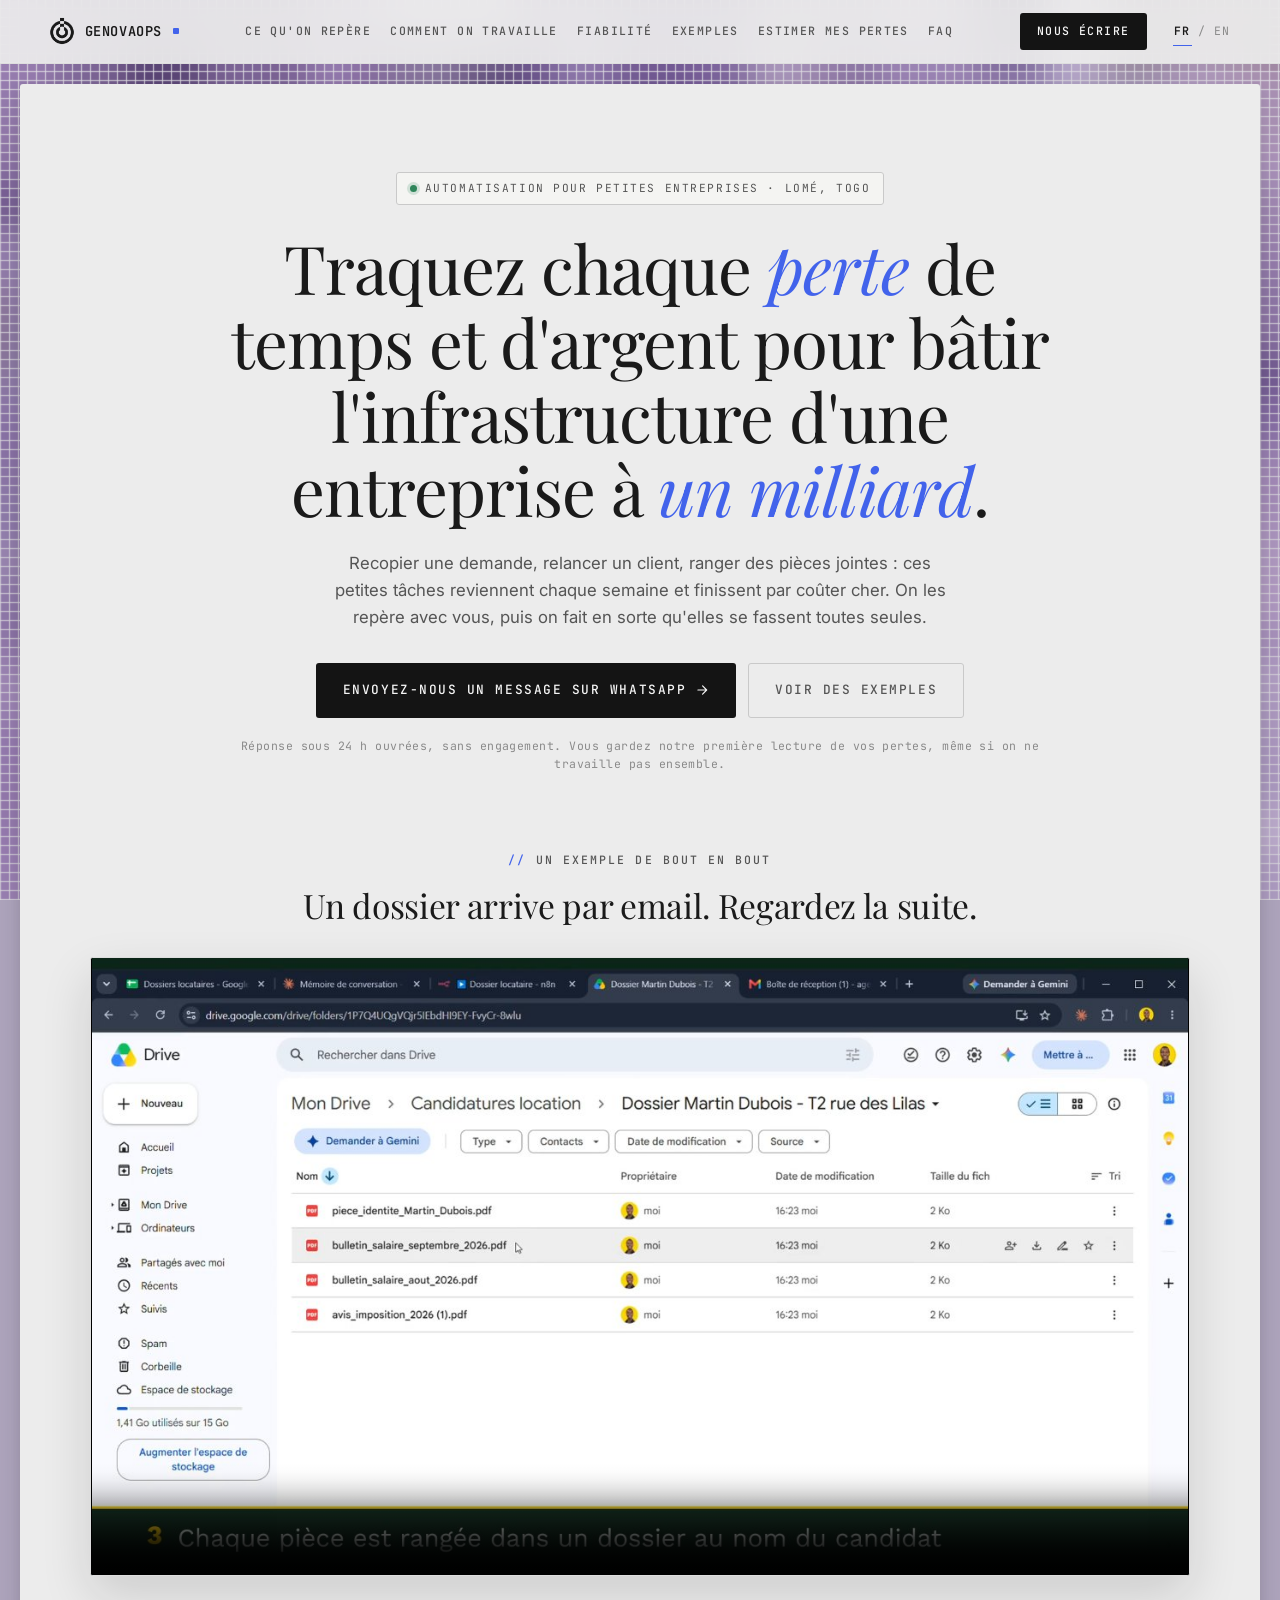
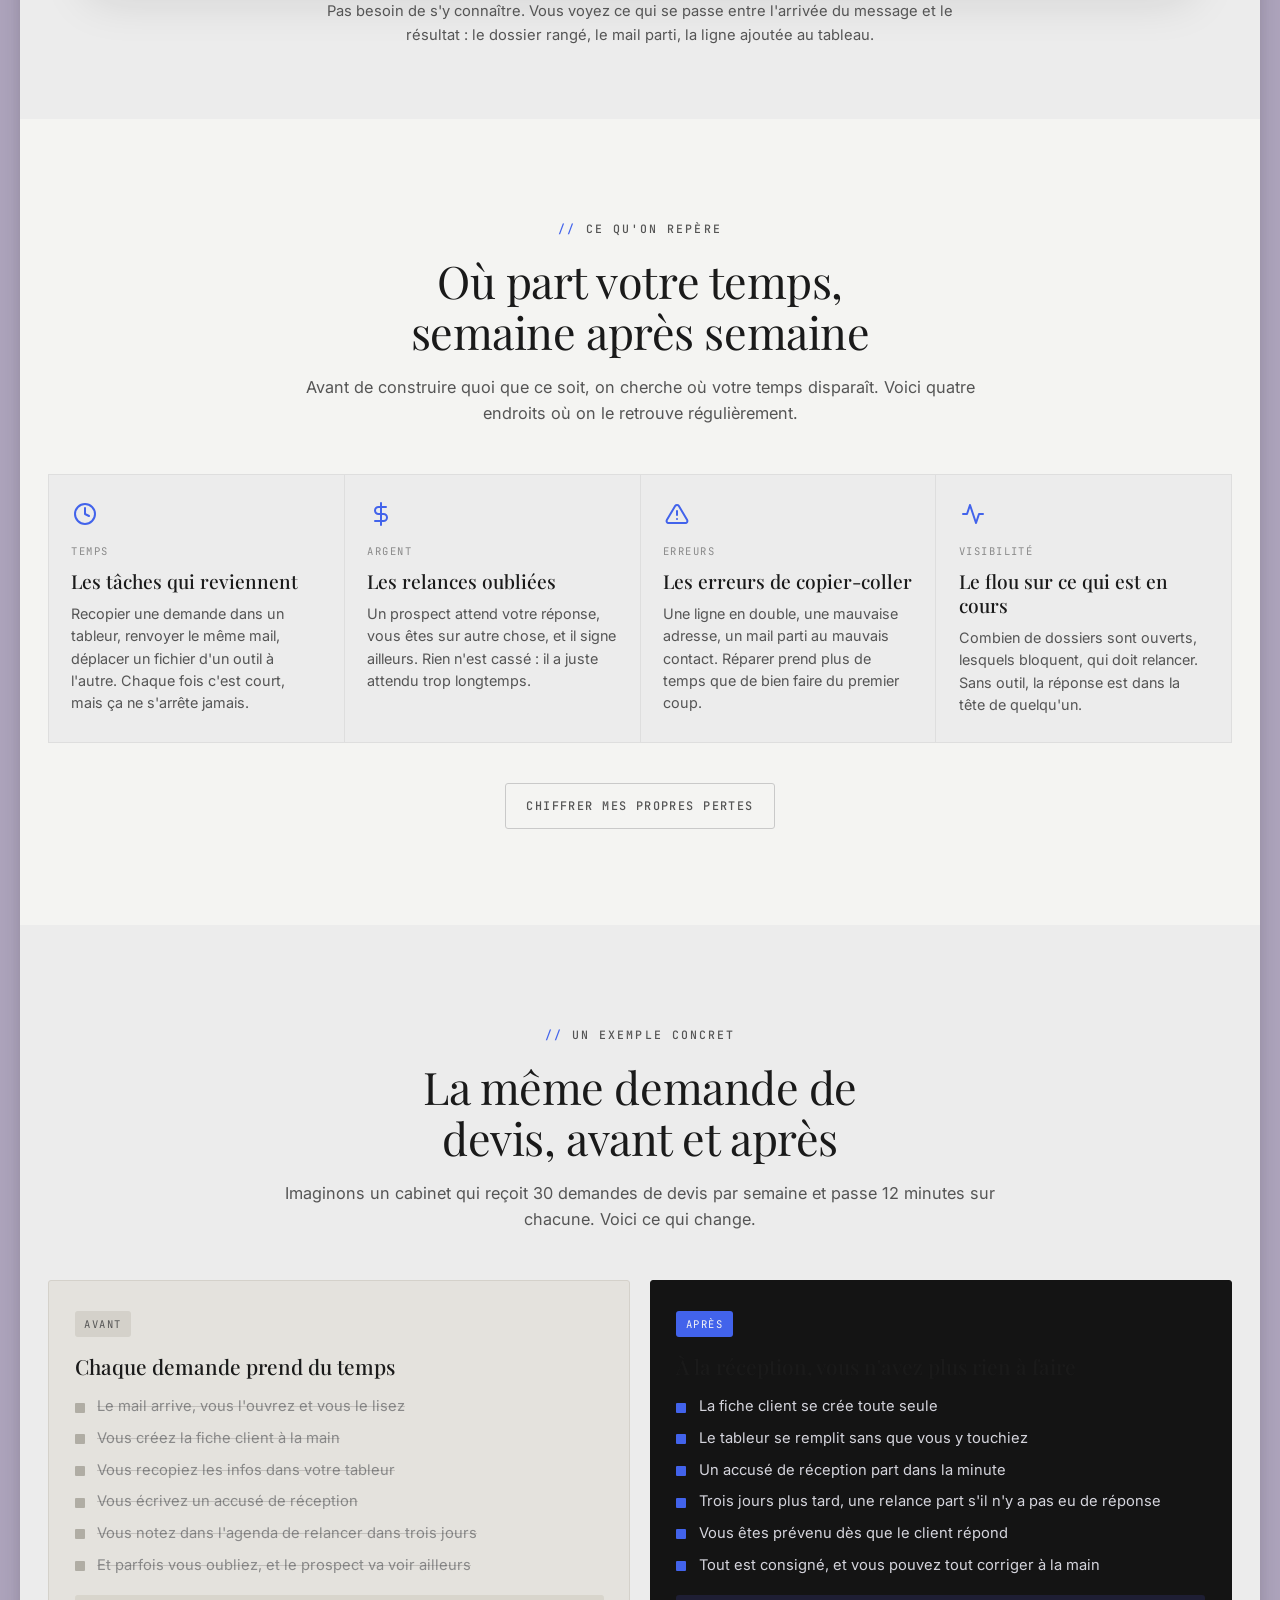
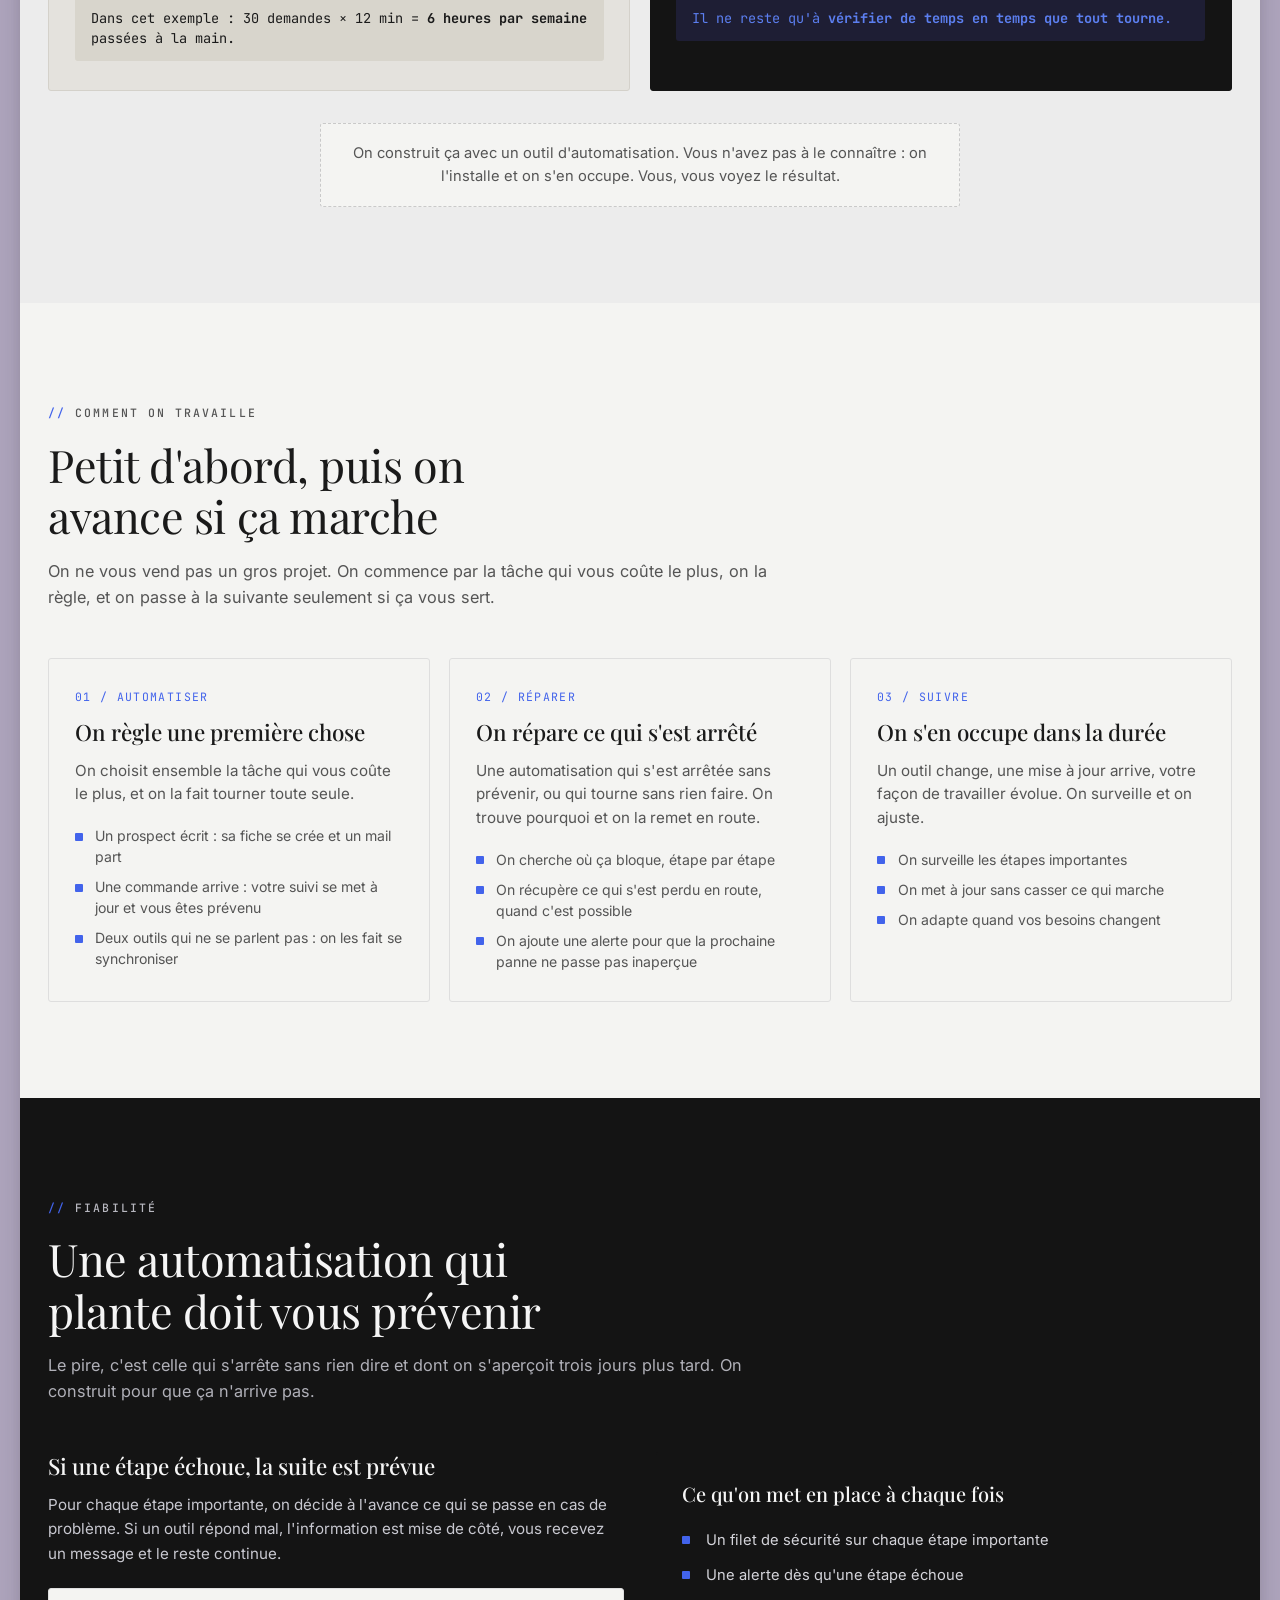
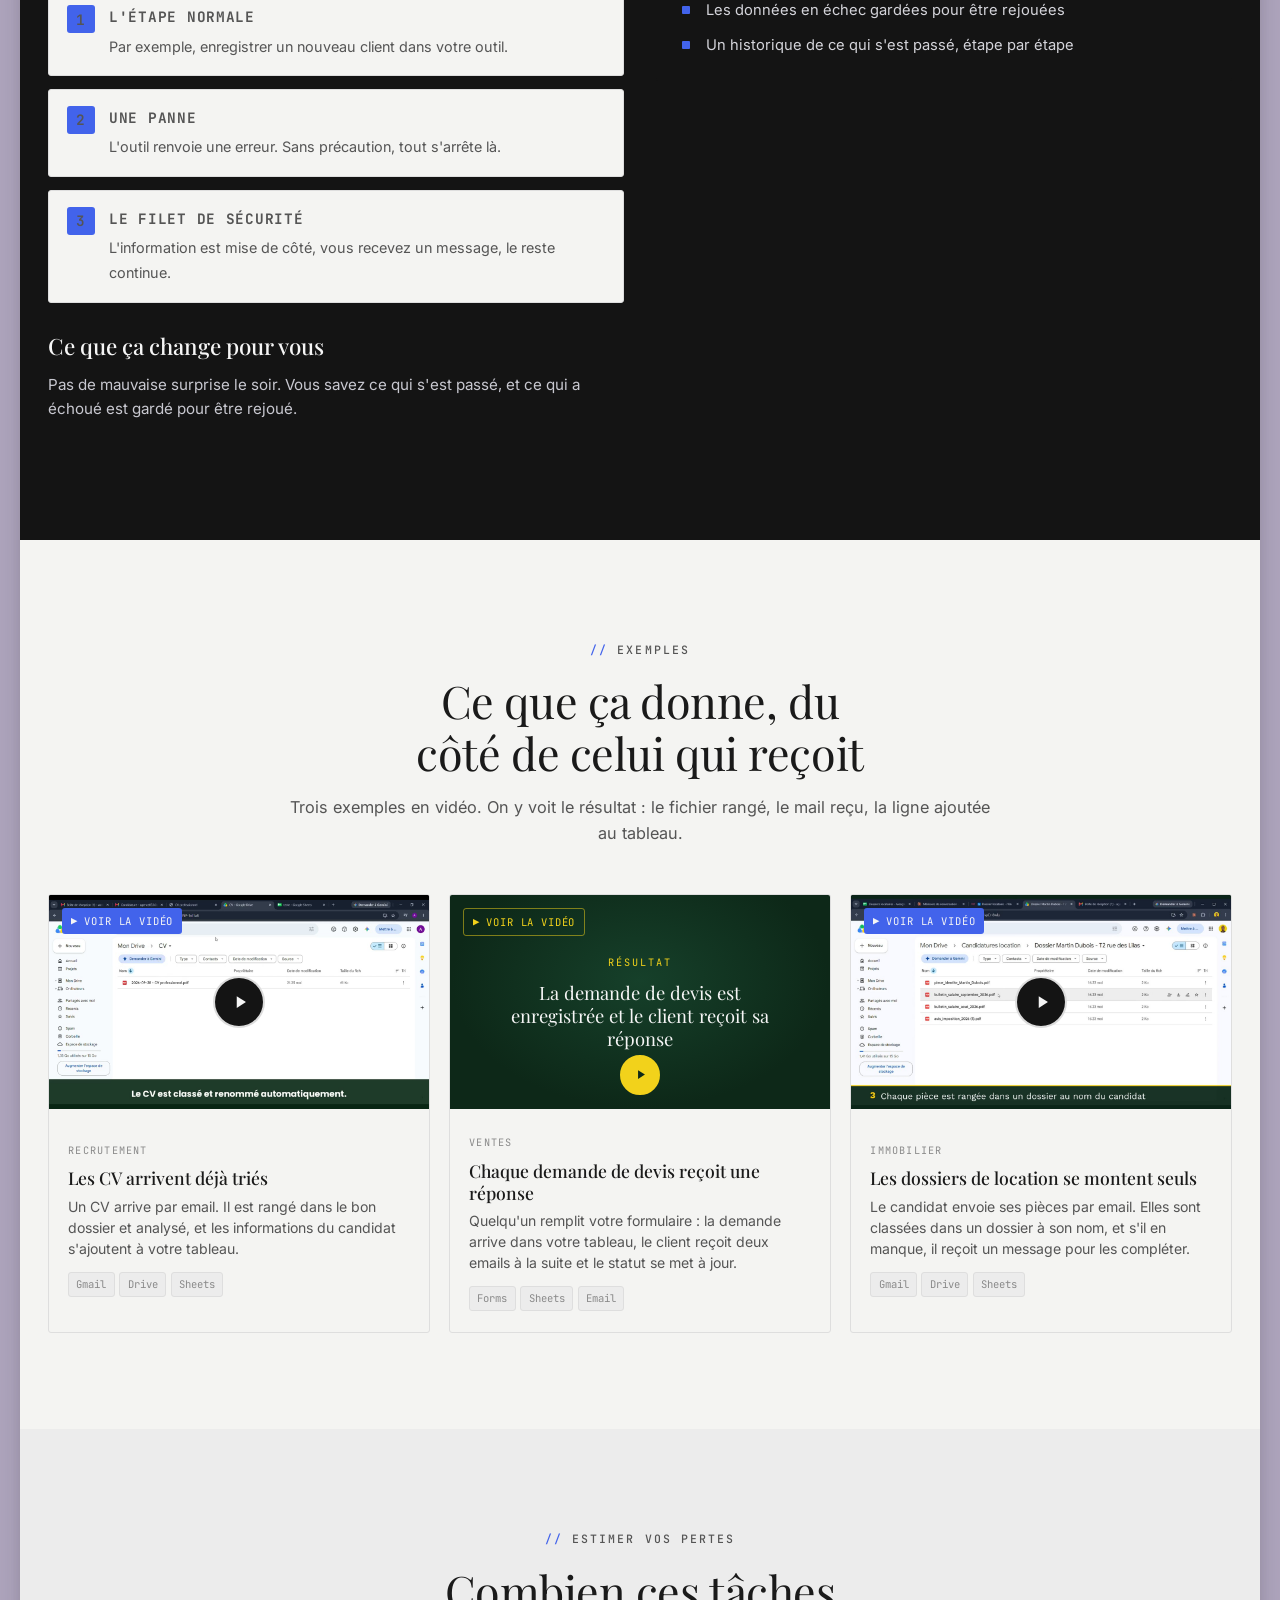
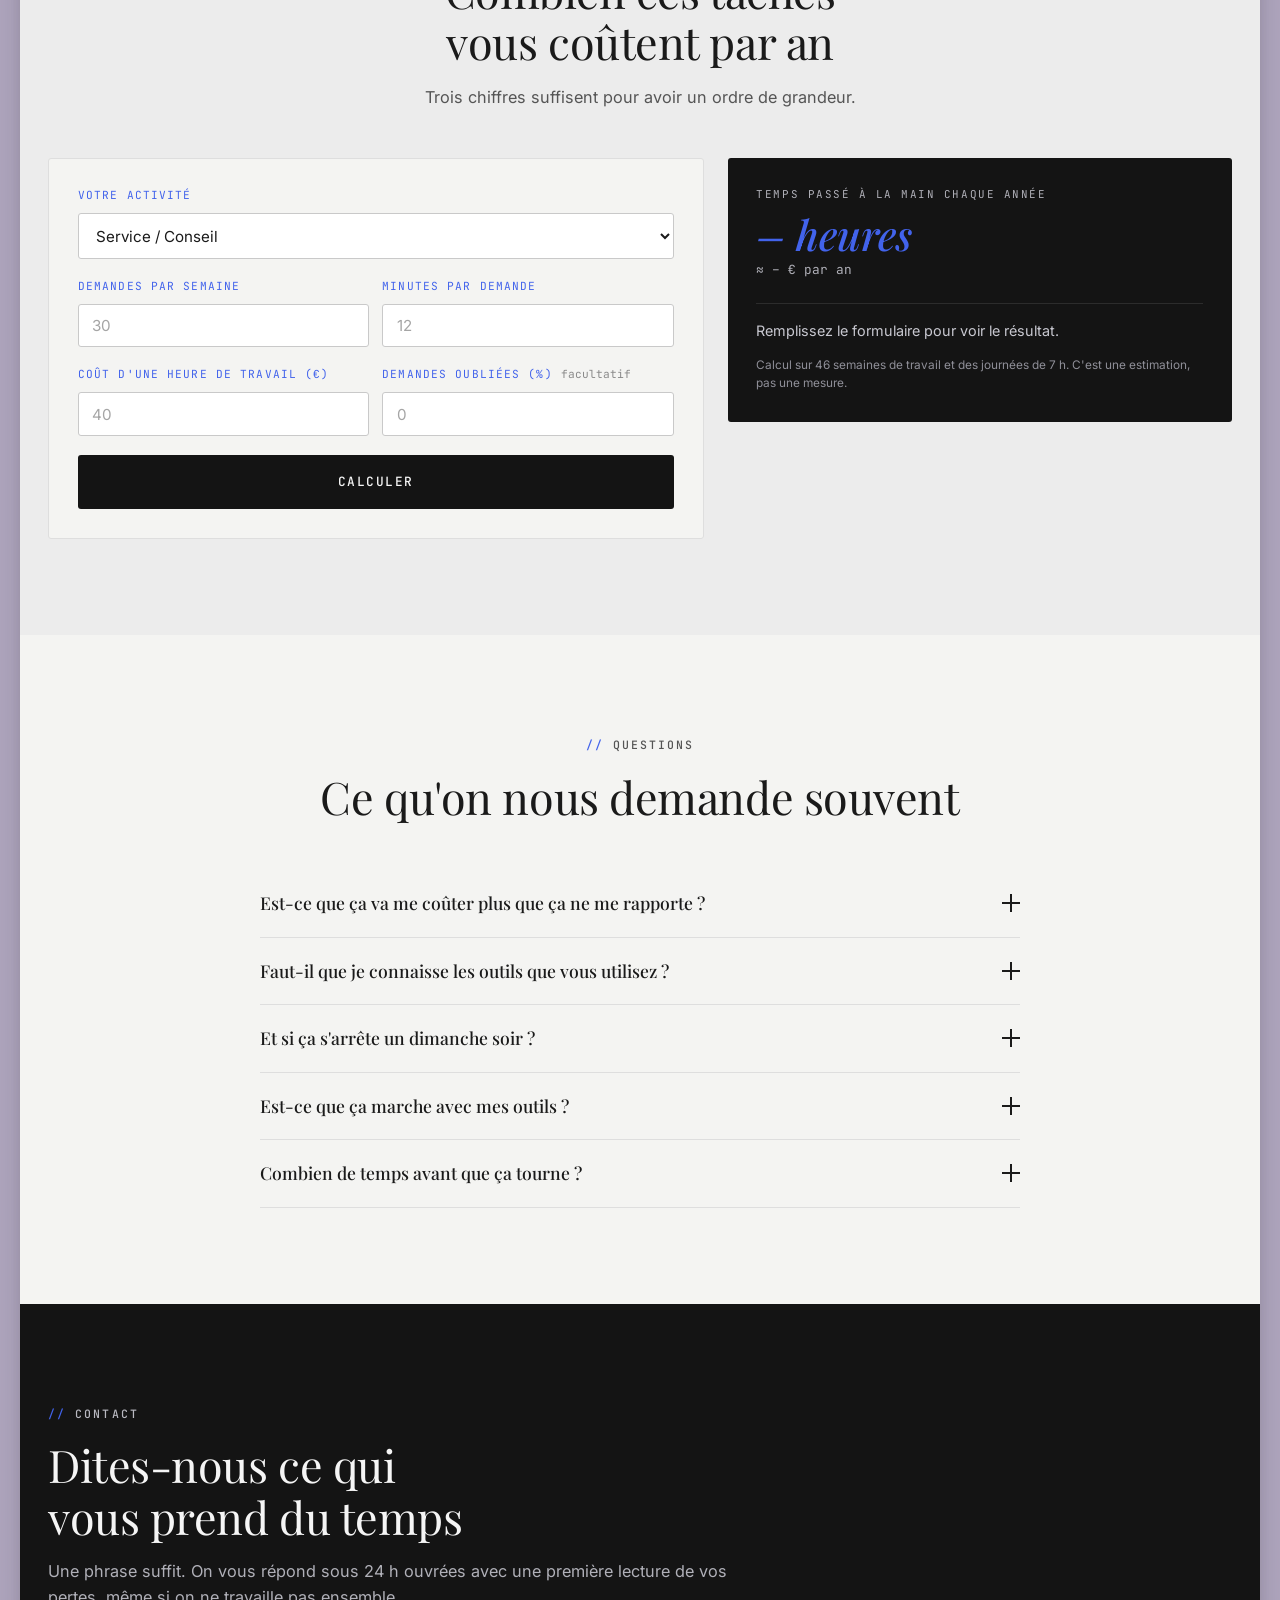
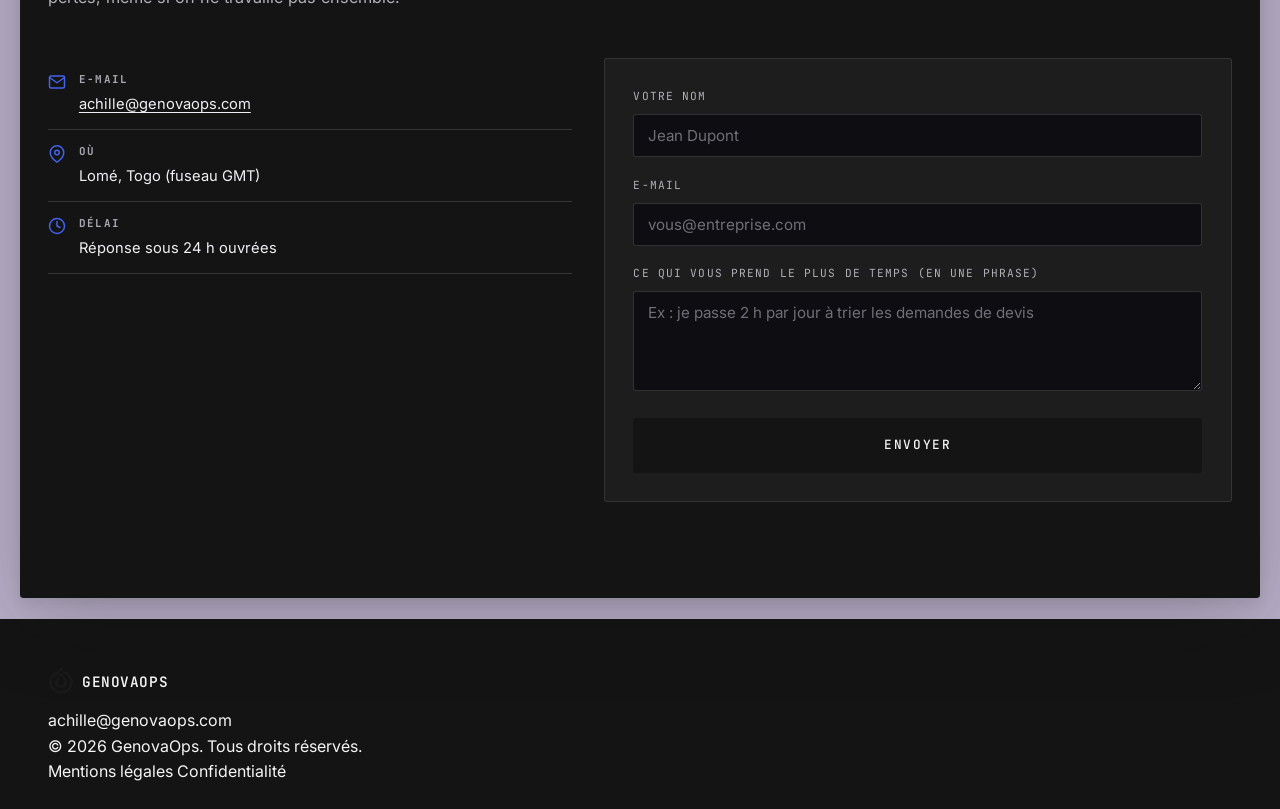
==== index.html @ 67d31e3e "Site GenovaOps" ====
<!DOCTYPE html>
<html lang="fr">
<head>
  <meta charset="UTF-8">
  <meta name="viewport" content="width=device-width, initial-scale=1.0">

  <!-- SEO -->
  <title>GenovaOps | Traquez chaque perte de temps et d'argent</title>
  <meta name="description" content="GenovaOps repère ce qui vous fait perdre du temps et de l'argent, puis l'automatise : relances, tri de CV, demandes de devis, dossiers clients. Basé à Lomé, pour la France et l'Afrique de l'Ouest.">
  <meta name="author" content="GenovaOps">
  <meta name="theme-color" content="#5b5be8">
  <link rel="canonical" href="https://www.genovaops.com/">

  <!-- Open Graph -->
  <meta property="og:type" content="website">
  <meta property="og:site_name" content="GenovaOps">
  <meta property="og:locale" content="fr_FR">
  <meta property="og:locale:alternate" content="en_US">
  <meta property="og:title" content="GenovaOps | Traquez chaque perte pour bâtir l'infrastructure du milliard">
  <meta property="og:description" content="On repère ce qui vous fait perdre du temps et de l'argent, puis on l'automatise : relances, CV, devis, dossiers clients.">
  <meta property="og:url" content="https://www.genovaops.com/">
  <meta property="og:image" content="https://www.genovaops.com/assets/img/og-image.png">
  <meta property="og:image:width" content="1200">
  <meta property="og:image:height" content="630">
  <meta property="og:image:alt" content="Logo GenovaOps et promesse">

  <!-- Twitter -->
  <meta name="twitter:card" content="summary_large_image">
  <meta name="twitter:title" content="GenovaOps | Traquez chaque perte pour bâtir l'infrastructure du milliard">
  <meta name="twitter:description" content="On repère ce qui vous fait perdre du temps et de l'argent, puis on l'automatise.">
  <meta name="twitter:image" content="https://www.genovaops.com/assets/img/og-image.png">

  <!-- Icons -->
  <link rel="icon" type="image/png" sizes="32x32" href="assets/img/favicon-32.png">
  <link rel="icon" type="image/svg+xml" href="assets/img/favicon.svg">
  <link rel="apple-touch-icon" sizes="180x180" href="assets/img/apple-touch-icon.png">

  <!-- Fonts -->
  <link rel="preconnect" href="https://fonts.googleapis.com">
  <link rel="preconnect" href="https://fonts.gstatic.com" crossorigin>
  <link href="https://fonts.googleapis.com/css2?family=Playfair+Display:ital,wght@0,400;0,500;0,600;1,400;1,500&family=JetBrains+Mono:wght@400;500;600&family=Inter:wght@300;400;500;600;700&display=swap" rel="stylesheet">

  <link rel="stylesheet" href="assets/css/styles.css">

  <!-- Structured data -->
  <script type="application/ld+json">
  {
    "@context": "https://schema.org",
    "@type": "ProfessionalService",
    "name": "GenovaOps",
    "description": "GenovaOps repère les tâches qui font perdre du temps et de l'argent aux petites entreprises, puis les automatise et les surveille dans la durée.",
    "areaServed": ["France", "Afrique de l'Ouest"],
    "knowsLanguage": ["fr", "en"],
    "email": "achille@genovaops.com",
    "url": "https://www.genovaops.com/"
  }
  </script>
</head>
<body>

<!-- ============================ NAV ============================ -->
<header class="nav" data-nav>
  <div class="nav__inner">
    <a href="#top" class="nav__brand" aria-label="GenovaOps, accueil">
      <img src="assets/img/logo-noir.svg" alt="" width="28" height="28" aria-hidden="true">
      <span class="nav__brand-text">GenovaOps</span>
      <span class="nav__brand-dot" aria-hidden="true"></span>
    </a>

    <nav class="nav__links" id="nav-links" aria-label="Principal">
      <a href="#track"><span data-lang="fr">Ce qu'on repère</span><span data-lang="en" hidden>What we spot</span></a>
      <a href="#build"><span data-lang="fr">Comment on travaille</span><span data-lang="en" hidden>How we work</span></a>
      <a href="#how"><span data-lang="fr">Fiabilité</span><span data-lang="en" hidden>Reliability</span></a>
      <a href="#proof"><span data-lang="fr">Exemples</span><span data-lang="en" hidden>Examples</span></a>
      <a href="#estimate"><span data-lang="fr">Estimer mes pertes</span><span data-lang="en" hidden>Estimate my losses</span></a>
      <a href="#faq">FAQ</a>
    </nav>

    <a href="#contact" class="nav__cta">
      <span data-lang="fr">Nous écrire</span>
      <span data-lang="en" hidden>Write to us</span>
    </a>

    <div class="lang-switch" role="group" aria-label="Langue / Language">
      <button type="button" data-lang-btn="fr" aria-pressed="true">FR</button>
      <span aria-hidden="true">/</span>
      <button type="button" data-lang-btn="en" aria-pressed="false">EN</button>
    </div>

    <button type="button" class="nav__toggle" data-nav-toggle aria-label="Menu" aria-expanded="false" aria-controls="nav-links">
      <span></span><span></span><span></span>
    </button>
  </div>
</header>

<div class="shell">
<main id="top">

<!-- ============================ HERO ============================ -->
<section class="hero" aria-labelledby="hero-title">
  <div class="hero__inner">
    <span class="hero__badge">
      <span class="hero__badge-dot" aria-hidden="true"></span>
      <span data-lang="fr">Automatisation pour petites entreprises · Lomé, Togo</span>
      <span data-lang="en" hidden>Automation for small businesses · Lomé, Togo</span>
    </span>

    <h1 class="hero__title" id="hero-title">
      <span data-lang="fr">Traquez chaque <span class="hero__title-em">perte</span> de temps et d'argent pour bâtir l'infrastructure d'une entreprise à <span class="hero__title-em">un milliard</span>.</span>
      <span data-lang="en" hidden>Track every <span class="hero__title-em">loss</span> of time and money to build the infrastructure of a <span class="hero__title-em">billion-dollar</span> company.</span>
    </h1>

    <p class="hero__sub">
      <span data-lang="fr">Recopier une demande, relancer un client, ranger des pièces jointes : ces petites tâches reviennent chaque semaine et finissent par coûter cher. On les repère avec vous, puis on fait en sorte qu'elles se fassent toutes seules.</span>
      <span data-lang="en" hidden>Copying a request, following up with a client, filing attachments: these small tasks come back every week and end up costing a lot. We find them with you, then make them run on their own.</span>
    </p>

    <div class="hero__cta">
      <a href="https://wa.me/22891267433" target="_blank" rel="noopener" class="btn btn--primary btn--lg">
        <span data-lang="fr">Envoyez-nous un message sur WhatsApp</span>
        <span data-lang="en" hidden>Message us on WhatsApp</span>
        <svg viewBox="0 0 24 24" fill="none" stroke="currentColor" stroke-width="2" stroke-linecap="round" stroke-linejoin="round" aria-hidden="true"><path d="M5 12h14M13 5l7 7-7 7"/></svg>
      </a>
      <a href="#proof" class="btn btn--outline btn--lg">
        <span data-lang="fr">Voir des exemples</span>
        <span data-lang="en" hidden>See examples</span>
      </a>
    </div>

    <p class="hero__micro">
      <span data-lang="fr">Réponse sous 24 h ouvrées, sans engagement. Vous gardez notre première lecture de vos pertes, même si on ne travaille pas ensemble.</span>
      <span data-lang="en" hidden>Reply within 24 business hours, no commitment. You keep our first read of your losses, even if we don't work together.</span>
    </p>
  </div>
</section>

<!-- ============================ SECTION : VIDÉO ============================ -->
<section class="video-section" id="video" aria-labelledby="video-title">
  <div class="container">
    <div class="video-head" data-reveal>
      <span class="eyebrow"><span data-lang="fr">Un exemple de bout en bout</span><span data-lang="en" hidden>An example, start to finish</span></span>
      <h2 id="video-title" class="video-head__title">
        <span data-lang="fr">Un dossier arrive par email. Regardez la suite.</span>
        <span data-lang="en" hidden>A file arrives by email. Watch what happens next.</span>
      </h2>
    </div>

    <div class="video-frame" data-reveal>
      <video controls playsinline preload="metadata" poster="assets/img/video-poster.jpg" aria-label="Démo : un dossier de location arrive par email, il est classé et le candidat est prévenu s'il manque une pièce">
        <source src="assets/video/demo-dossier-locataire.mp4" type="video/mp4">
        <span data-lang="fr">Votre navigateur ne peut pas lire cette vidéo.</span>
        <span data-lang="en" hidden>Your browser can't play this video.</span>
      </video>
    </div>
    <p class="video-note" data-lang="en" hidden>The captions are in French. <a href="https://youtu.be/atVyW3_bLSo" target="_blank" rel="noopener">English version on YouTube</a>.</p>

    <p class="video-foot" data-reveal>
      <span data-lang="fr">Pas besoin de s'y connaître. Vous voyez ce qui se passe entre l'arrivée du message et le résultat : le dossier rangé, le mail parti, la ligne ajoutée au tableau.</span>
      <span data-lang="en" hidden>No technical knowledge needed. You see what happens between the message arriving and the result: the file sorted, the email sent, the row added to the sheet.</span>
    </p>
  </div>
</section>

<!-- ============================ SECTION : CE QU'ON REPÈRE ============================ -->
<section class="section section--tint" id="track" aria-labelledby="track-title">
  <div class="container">
    <div class="section-head center" data-reveal>
      <span class="eyebrow"><span data-lang="fr">Ce qu'on repère</span><span data-lang="en" hidden>What we spot</span></span>
      <h2 id="track-title">
        <span data-lang="fr">Où part votre temps, semaine après semaine</span>
        <span data-lang="en" hidden>Where your time goes, week after week</span>
      </h2>
      <p>
        <span data-lang="fr">Avant de construire quoi que ce soit, on cherche où votre temps disparaît. Voici quatre endroits où on le retrouve régulièrement.</span>
        <span data-lang="en" hidden>Before building anything, we look for where your time disappears. Here are four places we often find it.</span>
      </p>
    </div>

    <div class="loss-grid" data-reveal>
      <article class="loss-card" data-reveal>
        <span class="loss-card__icon" aria-hidden="true">
          <svg viewBox="0 0 24 24" fill="none" stroke="currentColor" stroke-width="2" stroke-linecap="round" stroke-linejoin="round"><circle cx="12" cy="12" r="10"/><path d="M12 6v6l4 2"/></svg>
        </span>
        <span class="loss-card__tag"><span data-lang="fr">Temps</span><span data-lang="en" hidden>Time</span></span>
        <h3 class="loss-card__title"><span data-lang="fr">Les tâches qui reviennent</span><span data-lang="en" hidden>Tasks that keep coming back</span></h3>
        <p class="loss-card__desc">
          <span data-lang="fr">Recopier une demande dans un tableur, renvoyer le même mail, déplacer un fichier d'un outil à l'autre. Chaque fois c'est court, mais ça ne s'arrête jamais.</span>
          <span data-lang="en" hidden>Copying a request into a spreadsheet, sending the same email again, moving a file from one tool to another. Each time it's short, but it never stops.</span>
        </p>
      </article>

      <article class="loss-card" data-reveal>
        <span class="loss-card__icon" aria-hidden="true">
          <svg viewBox="0 0 24 24" fill="none" stroke="currentColor" stroke-width="2" stroke-linecap="round" stroke-linejoin="round"><path d="M12 1v22M17 5H9.5a3.5 3.5 0 0 0 0 7h5a3.5 3.5 0 0 1 0 7H6"/></svg>
        </span>
        <span class="loss-card__tag"><span data-lang="fr">Argent</span><span data-lang="en" hidden>Money</span></span>
        <h3 class="loss-card__title"><span data-lang="fr">Les relances oubliées</span><span data-lang="en" hidden>Forgotten follow-ups</span></h3>
        <p class="loss-card__desc">
          <span data-lang="fr">Un prospect attend votre réponse, vous êtes sur autre chose, et il signe ailleurs. Rien n'est cassé : il a juste attendu trop longtemps.</span>
          <span data-lang="en" hidden>A prospect waits for your reply, you're busy with something else, and they sign elsewhere. Nothing broke: they just waited too long.</span>
        </p>
      </article>

      <article class="loss-card" data-reveal>
        <span class="loss-card__icon" aria-hidden="true">
          <svg viewBox="0 0 24 24" fill="none" stroke="currentColor" stroke-width="2" stroke-linecap="round" stroke-linejoin="round"><path d="M10.29 3.86 1.82 18a2 2 0 0 0 1.71 3h16.94a2 2 0 0 0 1.71-3L13.71 3.86a2 2 0 0 0-3.42 0z"/><path d="M12 9v4M12 17h.01"/></svg>
        </span>
        <span class="loss-card__tag"><span data-lang="fr">Erreurs</span><span data-lang="en" hidden>Mistakes</span></span>
        <h3 class="loss-card__title"><span data-lang="fr">Les erreurs de copier-coller</span><span data-lang="en" hidden>Copy-paste mistakes</span></h3>
        <p class="loss-card__desc">
          <span data-lang="fr">Une ligne en double, une mauvaise adresse, un mail parti au mauvais contact. Réparer prend plus de temps que de bien faire du premier coup.</span>
          <span data-lang="en" hidden>A duplicate row, a wrong address, an email sent to the wrong contact. Fixing it takes longer than getting it right the first time.</span>
        </p>
      </article>

      <article class="loss-card" data-reveal>
        <span class="loss-card__icon" aria-hidden="true">
          <svg viewBox="0 0 24 24" fill="none" stroke="currentColor" stroke-width="2" stroke-linecap="round" stroke-linejoin="round"><path d="M22 12h-4l-3 9L9 3l-3 9H2"/></svg>
        </span>
        <span class="loss-card__tag"><span data-lang="fr">Visibilité</span><span data-lang="en" hidden>Visibility</span></span>
        <h3 class="loss-card__title"><span data-lang="fr">Le flou sur ce qui est en cours</span><span data-lang="en" hidden>Not knowing what's in progress</span></h3>
        <p class="loss-card__desc">
          <span data-lang="fr">Combien de dossiers sont ouverts, lesquels bloquent, qui doit relancer. Sans outil, la réponse est dans la tête de quelqu'un.</span>
          <span data-lang="en" hidden>How many files are open, which ones are stuck, who needs to follow up. Without a tool, the answer lives in someone's head.</span>
        </p>
      </article>
    </div>

    <p class="track-cta" data-reveal>
      <a href="#estimate" class="btn btn--outline">
        <span data-lang="fr">Chiffrer mes propres pertes</span>
        <span data-lang="en" hidden>Work out my own losses</span>
      </a>
    </p>
  </div>
</section>

<!-- ============================ SECTION : EXEMPLE CONCRET ============================ -->
<section class="section" id="concretely" aria-labelledby="concretely-title">
  <div class="container">
    <div class="section-head center" data-reveal>
      <span class="eyebrow"><span data-lang="fr">Un exemple concret</span><span data-lang="en" hidden>A concrete example</span></span>
      <h2 id="concretely-title">
        <span data-lang="fr">La même demande de devis, avant et après</span>
        <span data-lang="en" hidden>The same quote request, before and after</span>
      </h2>
      <p>
        <span data-lang="fr">Imaginons un cabinet qui reçoit 30 demandes de devis par semaine et passe 12 minutes sur chacune. Voici ce qui change.</span>
        <span data-lang="en" hidden>Imagine a firm that receives 30 quote requests a week and spends 12 minutes on each. Here's what changes.</span>
      </p>
    </div>

    <div class="concretely-grid" data-reveal>
      <article class="concretely-card concretely-card--before" data-reveal>
        <span class="concretely-card__tag"><span data-lang="fr">Avant</span><span data-lang="en" hidden>Before</span></span>
        <h3><span data-lang="fr">Chaque demande prend du temps</span><span data-lang="en" hidden>Every request takes time</span></h3>
        <ul class="concretely-card__list">
          <li><span data-lang="fr">Le mail arrive, vous l'ouvrez et vous le lisez</span><span data-lang="en" hidden>The email arrives, you open it and read it</span></li>
          <li><span data-lang="fr">Vous créez la fiche client à la main</span><span data-lang="en" hidden>You create the client record by hand</span></li>
          <li><span data-lang="fr">Vous recopiez les infos dans votre tableur</span><span data-lang="en" hidden>You copy the details into your spreadsheet</span></li>
          <li><span data-lang="fr">Vous écrivez un accusé de réception</span><span data-lang="en" hidden>You write an acknowledgement</span></li>
          <li><span data-lang="fr">Vous notez dans l'agenda de relancer dans trois jours</span><span data-lang="en" hidden>You note in your calendar to follow up in three days</span></li>
          <li><span data-lang="fr">Et parfois vous oubliez, et le prospect va voir ailleurs</span><span data-lang="en" hidden>And sometimes you forget, and the prospect goes elsewhere</span></li>
        </ul>
        <p class="concretely-card__total">
          <span data-lang="fr">Dans cet exemple : 30 demandes × 12 min = <strong>6 heures par semaine</strong> passées à la main.</span>
          <span data-lang="en" hidden>In this example: 30 requests × 12 min = <strong>6 hours a week</strong> spent by hand.</span>
        </p>
      </article>

      <article class="concretely-card concretely-card--after" data-reveal>
        <span class="concretely-card__tag"><span data-lang="fr">Après</span><span data-lang="en" hidden>After</span></span>
        <h3><span data-lang="fr">À la réception, vous n'avez plus rien à faire</span><span data-lang="en" hidden>On arrival, there's nothing left for you to do</span></h3>
        <ul class="concretely-card__list">
          <li><span data-lang="fr">La fiche client se crée toute seule</span><span data-lang="en" hidden>The client record creates itself</span></li>
          <li><span data-lang="fr">Le tableur se remplit sans que vous y touchiez</span><span data-lang="en" hidden>The spreadsheet fills in without you touching it</span></li>
          <li><span data-lang="fr">Un accusé de réception part dans la minute</span><span data-lang="en" hidden>An acknowledgement goes out within the minute</span></li>
          <li><span data-lang="fr">Trois jours plus tard, une relance part s'il n'y a pas eu de réponse</span><span data-lang="en" hidden>Three days later, a follow-up goes out if there's been no reply</span></li>
          <li><span data-lang="fr">Vous êtes prévenu dès que le client répond</span><span data-lang="en" hidden>You're told as soon as the client replies</span></li>
          <li><span data-lang="fr">Tout est consigné, et vous pouvez tout corriger à la main</span><span data-lang="en" hidden>Everything is logged, and you can correct anything by hand</span></li>
        </ul>
        <p class="concretely-card__total">
          <span data-lang="fr">Il ne reste qu'à <strong>vérifier de temps en temps que tout tourne</strong>.</span>
          <span data-lang="en" hidden>All that's left is to <strong>check every now and then that it's running</strong>.</span>
        </p>
      </article>
    </div>

    <p class="concretely-note" data-reveal>
      <span data-lang="fr">On construit ça avec un outil d'automatisation. Vous n'avez pas à le connaître : on l'installe et on s'en occupe. Vous, vous voyez le résultat.</span>
      <span data-lang="en" hidden>We build this with an automation tool. You don't need to know it: we install it and look after it. You just see the result.</span>
    </p>
  </div>
</section>

<!-- ============================ SECTION : COMMENT ON TRAVAILLE ============================ -->
<section class="section section--tint" id="build" aria-labelledby="build-title">
  <div class="container">
    <div class="section-head" data-reveal>
      <span class="eyebrow"><span data-lang="fr">Comment on travaille</span><span data-lang="en" hidden>How we work</span></span>
      <h2 id="build-title">
        <span data-lang="fr">Petit d'abord, puis on avance si ça marche</span>
        <span data-lang="en" hidden>Start small, then keep going if it works</span>
      </h2>
      <p>
        <span data-lang="fr">On ne vous vend pas un gros projet. On commence par la tâche qui vous coûte le plus, on la règle, et on passe à la suivante seulement si ça vous sert.</span>
        <span data-lang="en" hidden>We don't sell you a big project. We start with the task that costs you the most, sort it out, and move to the next one only if it helps you.</span>
      </p>
    </div>

    <div class="build-grid" data-reveal>
      <article class="build-card" data-reveal>
        <span class="build-card__num">01 / <span data-lang="fr">AUTOMATISER</span><span data-lang="en" hidden>AUTOMATE</span></span>
        <h3 class="build-card__title"><span data-lang="fr">On règle une première chose</span><span data-lang="en" hidden>We sort out one thing first</span></h3>
        <p class="build-card__desc">
          <span data-lang="fr">On choisit ensemble la tâche qui vous coûte le plus, et on la fait tourner toute seule.</span>
          <span data-lang="en" hidden>Together we pick the task that costs you the most, and make it run on its own.</span>
        </p>
        <ul class="build-card__list">
          <li><span data-lang="fr">Un prospect écrit : sa fiche se crée et un mail part</span><span data-lang="en" hidden>A prospect writes in: their record is created and an email goes out</span></li>
          <li><span data-lang="fr">Une commande arrive : votre suivi se met à jour et vous êtes prévenu</span><span data-lang="en" hidden>An order comes in: your tracking updates and you're notified</span></li>
          <li><span data-lang="fr">Deux outils qui ne se parlent pas : on les fait se synchroniser</span><span data-lang="en" hidden>Two tools that don't talk to each other: we sync them</span></li>
        </ul>
      </article>

      <article class="build-card" data-reveal>
        <span class="build-card__num">02 / <span data-lang="fr">RÉPARER</span><span data-lang="en" hidden>FIX</span></span>
        <h3 class="build-card__title"><span data-lang="fr">On répare ce qui s'est arrêté</span><span data-lang="en" hidden>We fix what stopped working</span></h3>
        <p class="build-card__desc">
          <span data-lang="fr">Une automatisation qui s'est arrêtée sans prévenir, ou qui tourne sans rien faire. On trouve pourquoi et on la remet en route.</span>
          <span data-lang="en" hidden>An automation that stopped without warning, or runs without doing anything. We find out why and get it going again.</span>
        </p>
        <ul class="build-card__list">
          <li><span data-lang="fr">On cherche où ça bloque, étape par étape</span><span data-lang="en" hidden>We look for where it's stuck, step by step</span></li>
          <li><span data-lang="fr">On récupère ce qui s'est perdu en route, quand c'est possible</span><span data-lang="en" hidden>We recover what got lost along the way, when possible</span></li>
          <li><span data-lang="fr">On ajoute une alerte pour que la prochaine panne ne passe pas inaperçue</span><span data-lang="en" hidden>We add an alert so the next failure doesn't go unnoticed</span></li>
        </ul>
      </article>

      <article class="build-card" data-reveal>
        <span class="build-card__num">03 / <span data-lang="fr">SUIVRE</span><span data-lang="en" hidden>MAINTAIN</span></span>
        <h3 class="build-card__title"><span data-lang="fr">On s'en occupe dans la durée</span><span data-lang="en" hidden>We look after it over time</span></h3>
        <p class="build-card__desc">
          <span data-lang="fr">Un outil change, une mise à jour arrive, votre façon de travailler évolue. On surveille et on ajuste.</span>
          <span data-lang="en" hidden>A tool changes, an update lands, the way you work evolves. We keep watch and adjust.</span>
        </p>
        <ul class="build-card__list">
          <li><span data-lang="fr">On surveille les étapes importantes</span><span data-lang="en" hidden>We watch the important steps</span></li>
          <li><span data-lang="fr">On met à jour sans casser ce qui marche</span><span data-lang="en" hidden>We update without breaking what works</span></li>
          <li><span data-lang="fr">On adapte quand vos besoins changent</span><span data-lang="en" hidden>We adapt when your needs change</span></li>
        </ul>
      </article>
    </div>
  </div>
</section>

<!-- ============================ SECTION : FIABILITÉ ============================ -->
<section class="section section--dark" id="how" aria-labelledby="how-title">
  <div class="container">
    <div class="section-head" data-reveal>
      <span class="eyebrow"><span data-lang="fr">Fiabilité</span><span data-lang="en" hidden>Reliability</span></span>
      <h2 id="how-title">
        <span data-lang="fr">Une automatisation qui plante doit vous prévenir</span>
        <span data-lang="en" hidden>An automation that fails should tell you</span>
      </h2>
      <p>
        <span data-lang="fr">Le pire, c'est celle qui s'arrête sans rien dire et dont on s'aperçoit trois jours plus tard. On construit pour que ça n'arrive pas.</span>
        <span data-lang="en" hidden>The worst kind is the one that stops silently and you only notice three days later. We build so that doesn't happen.</span>
      </p>
    </div>

    <div class="holds-grid" data-reveal>
      <div class="holds-text" data-reveal>
        <h3><span data-lang="fr">Si une étape échoue, la suite est prévue</span><span data-lang="en" hidden>If a step fails, what happens next is planned</span></h3>
        <p>
          <span data-lang="fr">Pour chaque étape importante, on décide à l'avance ce qui se passe en cas de problème. Si un outil répond mal, l'information est mise de côté, vous recevez un message et le reste continue.</span>
          <span data-lang="en" hidden>For every important step, we decide in advance what happens if something goes wrong. If a tool misbehaves, the information is set aside, you get a message and the rest keeps going.</span>
        </p>

        <div class="flow">
          <div class="flow__step">
            <span class="flow__num">1</span>
            <div>
              <strong><span data-lang="fr">L'étape normale</span><span data-lang="en" hidden>The normal step</span></strong>
              <span><span data-lang="fr">Par exemple, enregistrer un nouveau client dans votre outil.</span><span data-lang="en" hidden>For example, saving a new client in your tool.</span></span>
            </div>
          </div>
          <div class="flow__step">
            <span class="flow__num">2</span>
            <div>
              <strong><span data-lang="fr">Une panne</span><span data-lang="en" hidden>A failure</span></strong>
              <span><span data-lang="fr">L'outil renvoie une erreur. Sans précaution, tout s'arrête là.</span><span data-lang="en" hidden>The tool returns an error. With no precaution, everything stops there.</span></span>
            </div>
          </div>
          <div class="flow__step">
            <span class="flow__num">3</span>
            <div>
              <strong><span data-lang="fr">Le filet de sécurité</span><span data-lang="en" hidden>The safety net</span></strong>
              <span><span data-lang="fr">L'information est mise de côté, vous recevez un message, le reste continue.</span><span data-lang="en" hidden>The information is set aside, you get a message, the rest keeps going.</span></span>
            </div>
          </div>
        </div>

        <h3 style="margin-top:1.8rem;"><span data-lang="fr">Ce que ça change pour vous</span><span data-lang="en" hidden>What it changes for you</span></h3>
        <p>
          <span data-lang="fr">Pas de mauvaise surprise le soir. Vous savez ce qui s'est passé, et ce qui a échoué est gardé pour être rejoué.</span>
          <span data-lang="en" hidden>No bad surprise in the evening. You know what happened, and whatever failed is kept so it can be replayed.</span>
        </p>
      </div>

      <div class="holds-visual" data-reveal>
        <h3><span data-lang="fr">Ce qu'on met en place à chaque fois</span><span data-lang="en" hidden>What we set up every time</span></h3>
        <ul class="holds-visual__list">
          <li><span data-lang="fr">Un filet de sécurité sur chaque étape importante</span><span data-lang="en" hidden>A safety net on every important step</span></li>
          <li><span data-lang="fr">Une alerte dès qu'une étape échoue</span><span data-lang="en" hidden>An alert as soon as a step fails</span></li>
          <li><span data-lang="fr">Les données en échec gardées pour être rejouées</span><span data-lang="en" hidden>Failed data kept so it can be replayed</span></li>
          <li><span data-lang="fr">Un historique de ce qui s'est passé, étape par étape</span><span data-lang="en" hidden>A log of what happened, step by step</span></li>
        </ul>
      </div>
    </div>
  </div>
</section>

<!-- ============================ SECTION : EXEMPLES ============================ -->
<section class="section section--tint" id="proof" aria-labelledby="proof-title">
  <div class="container">
    <div class="section-head center" data-reveal>
      <span class="eyebrow"><span data-lang="fr">Exemples</span><span data-lang="en" hidden>Examples</span></span>
      <h2 id="proof-title">
        <span data-lang="fr">Ce que ça donne, du côté de celui qui reçoit</span>
        <span data-lang="en" hidden>What it looks like for the person receiving it</span>
      </h2>
      <p>
        <span data-lang="fr">Trois exemples en vidéo. On y voit le résultat : le fichier rangé, le mail reçu, la ligne ajoutée au tableau.</span>
        <span data-lang="en" hidden>Three examples on video. You see the result: the file sorted, the email received, the row added to the sheet.</span>
      </p>
    </div>

    <div class="work-grid" data-reveal>
      <article class="work-card" data-reveal>
        <button class="work-card__media work-card__media--video" data-video-open data-video-id="VQP6T9Keu5U" aria-label="Lire la vidéo : tri automatique des CV">
          <img src="assets/img/ex-cv.jpg" alt="Le CV reçu par email est rangé et renommé dans un dossier Drive" width="1280" height="720" loading="lazy">
          <span class="work-card__play" aria-hidden="true"><svg viewBox="0 0 24 24" fill="currentColor"><path d="M8 5v14l11-7z"/></svg></span>
          <span class="work-card__gain"><span data-lang="fr">▶ Voir la vidéo</span><span data-lang="en" hidden>▶ Watch the video</span></span>
        </button>
        <div class="work-card__body">
          <span class="work-card__tag"><span data-lang="fr">Recrutement</span><span data-lang="en" hidden>Recruiting</span></span>
          <h3><span data-lang="fr">Les CV arrivent déjà triés</span><span data-lang="en" hidden>CVs arrive already sorted</span></h3>
          <p><span data-lang="fr">Un CV arrive par email. Il est rangé dans le bon dossier et analysé, et les informations du candidat s'ajoutent à votre tableau.</span><span data-lang="en" hidden>A CV arrives by email. It's filed in the right folder and analysed, and the candidate's details are added to your sheet.</span></p>
          <ul class="work-card__stack"><li>Gmail</li><li>Drive</li><li>Sheets</li></ul>
        </div>
      </article>

      <article class="work-card" data-reveal>
        <button class="work-card__media work-card__media--video work-card__poster" data-video-open data-video-id="AXfDYbtaozo" aria-label="Lire la vidéo : demandes de devis automatisées">
          <span class="work-card__poster-label"><span data-lang="fr">Résultat</span><span data-lang="en" hidden>Result</span></span>
          <span class="work-card__poster-text"><span data-lang="fr">La demande de devis est enregistrée et le client reçoit sa réponse</span><span data-lang="en" hidden>The quote request is logged and the client gets a reply</span></span>
          <span class="work-card__play" aria-hidden="true"><svg viewBox="0 0 24 24" fill="currentColor"><path d="M8 5v14l11-7z"/></svg></span>
          <span class="work-card__gain"><span data-lang="fr">▶ Voir la vidéo</span><span data-lang="en" hidden>▶ Watch the video</span></span>
        </button>
        <div class="work-card__body">
          <span class="work-card__tag"><span data-lang="fr">Ventes</span><span data-lang="en" hidden>Sales</span></span>
          <h3><span data-lang="fr">Chaque demande de devis reçoit une réponse</span><span data-lang="en" hidden>Every quote request gets an answer</span></h3>
          <p><span data-lang="fr">Quelqu'un remplit votre formulaire : la demande arrive dans votre tableau, le client reçoit deux emails à la suite et le statut se met à jour.</span><span data-lang="en" hidden>Someone fills in your form: the request lands in your sheet, the client receives two emails in a row and the status updates.</span></p>
          <ul class="work-card__stack"><li>Forms</li><li>Sheets</li><li>Email</li></ul>
        </div>
      </article>

      <article class="work-card" data-reveal>
        <button class="work-card__media work-card__media--video" data-video-open data-video-id="VW-vKdUoQnw" data-video-id-en="atVyW3_bLSo" aria-label="Lire la vidéo : dossiers locataires">
          <img src="assets/img/video-poster.jpg" alt="Un dossier Drive au nom du candidat, avec ses pièces rangées" width="1280" height="720" loading="lazy">
          <span class="work-card__play" aria-hidden="true"><svg viewBox="0 0 24 24" fill="currentColor"><path d="M8 5v14l11-7z"/></svg></span>
          <span class="work-card__gain"><span data-lang="fr">▶ Voir la vidéo</span><span data-lang="en" hidden>▶ Watch the video</span></span>
        </button>
        <div class="work-card__body">
          <span class="work-card__tag"><span data-lang="fr">Immobilier</span><span data-lang="en" hidden>Real estate</span></span>
          <h3><span data-lang="fr">Les dossiers de location se montent seuls</span><span data-lang="en" hidden>Rental files put themselves together</span></h3>
          <p><span data-lang="fr">Le candidat envoie ses pièces par email. Elles sont classées dans un dossier à son nom, et s'il en manque, il reçoit un message pour les compléter.</span><span data-lang="en" hidden>The applicant emails their documents. They're filed in a folder under their name, and if any are missing they get a message to complete the file.</span></p>
          <ul class="work-card__stack"><li>Gmail</li><li>Drive</li><li>Sheets</li></ul>
        </div>
      </article>
    </div>
  </div>
</section>

<!-- ============================ SECTION : ESTIMER ============================ -->
<section class="section" id="estimate" aria-labelledby="estimate-title">
  <div class="container">
    <div class="section-head center" data-reveal>
      <span class="eyebrow"><span data-lang="fr">Estimer vos pertes</span><span data-lang="en" hidden>Estimate your losses</span></span>
      <h2 id="estimate-title">
        <span data-lang="fr">Combien ces tâches vous coûtent par an</span>
        <span data-lang="en" hidden>How much these tasks cost you per year</span>
      </h2>
      <p>
        <span data-lang="fr">Trois chiffres suffisent pour avoir un ordre de grandeur.</span>
        <span data-lang="en" hidden>Three numbers are enough to get a rough order of magnitude.</span>
      </p>
    </div>

    <div class="estimate-grid" data-reveal>
      <form class="estimate-form" data-est-form novalidate>
        <div class="estimate-form__group">
          <label class="estimate-form__label" for="est-activity"><span data-lang="fr">Votre activité</span><span data-lang="en" hidden>Your activity</span></label>
          <select id="est-activity" name="activity" data-est-field="activity">
            <option value="service" data-fr="Service / Conseil" data-en="Services / Consulting">Service / Conseil</option>
            <option value="commerce" data-fr="Commerce / E-commerce" data-en="Retail / E-commerce">Commerce / E-commerce</option>
            <option value="immobilier" data-fr="Immobilier" data-en="Real estate">Immobilier</option>
            <option value="rh" data-fr="RH / Recrutement" data-en="HR / Recruiting">RH / Recrutement</option>
            <option value="autre" data-fr="Autre" data-en="Other">Autre</option>
          </select>
        </div>
        <div class="estimate-form__row">
          <div class="estimate-form__group">
            <label class="estimate-form__label" for="est-requests"><span data-lang="fr">Demandes par semaine</span><span data-lang="en" hidden>Requests per week</span></label>
            <input type="number" id="est-requests" name="requests" data-est-field="requests" placeholder="30" min="1" step="1" inputmode="numeric" required>
          </div>
          <div class="estimate-form__group">
            <label class="estimate-form__label" for="est-minutes"><span data-lang="fr">Minutes par demande</span><span data-lang="en" hidden>Minutes per request</span></label>
            <input type="number" id="est-minutes" name="minutes" data-est-field="minutes" placeholder="12" min="1" step="1" inputmode="numeric" required>
          </div>
        </div>
        <div class="estimate-form__row">
          <div class="estimate-form__group">
            <label class="estimate-form__label" for="est-rate"><span data-lang="fr">Coût d'une heure de travail (€)</span><span data-lang="en" hidden>Cost of one working hour (€)</span></label>
            <input type="number" id="est-rate" name="rate" data-est-field="rate" placeholder="40" min="1" step="1" inputmode="numeric" required>
          </div>
          <div class="estimate-form__group">
            <label class="estimate-form__label" for="est-missed"><span data-lang="fr">Demandes oubliées (%) <em>facultatif</em></span><span data-lang="en" hidden>Forgotten requests (%) <em>optional</em></span></label>
            <input type="number" id="est-missed" name="missed" data-est-field="missed" placeholder="0" min="0" max="100" step="1" inputmode="numeric">
          </div>
        </div>
        <p class="estimate-form__error" data-est-error role="alert" hidden>
          <span data-lang="fr">Il manque un chiffre : renseignez les demandes par semaine, les minutes par demande et le coût d'une heure.</span>
          <span data-lang="en" hidden>A number is missing: fill in requests per week, minutes per request and the cost of an hour.</span>
        </p>
        <button type="button" class="btn btn--primary btn--lg estimate-form__submit" data-est-calc>
          <span data-lang="fr">Calculer</span>
          <span data-lang="en" hidden>Calculate</span>
        </button>
      </form>

      <div class="estimate-result" data-reveal aria-live="polite">
        <div class="estimate-result__label"><span data-lang="fr">Temps passé à la main chaque année</span><span data-lang="en" hidden>Time spent by hand each year</span></div>
        <div class="estimate-result__value"><span id="estHours">–</span> <span data-lang="fr">heures</span><span data-lang="en" hidden>hours</span></div>
        <div class="estimate-result__unit"><span data-lang="fr">≈ <span id="estMoney">–</span> € par an</span><span data-lang="en" hidden>≈ <span id="estMoneyEn">–</span> € per year</span></div>
        <div class="estimate-result__detail">
          <span data-lang="fr" data-est-detail>Remplissez le formulaire pour voir le résultat.</span>
          <span data-lang="en" data-est-detail hidden>Fill in the form to see the result.</span>
        </div>
        <p class="estimate-result__note">
          <span data-lang="fr">Calcul sur 46 semaines de travail et des journées de 7 h. C'est une estimation, pas une mesure.</span>
          <span data-lang="en" hidden>Based on 46 working weeks and 7-hour days. It's an estimate, not a measurement.</span>
        </p>
      </div>
    </div>
  </div>
</section>

<!-- ============================ SECTION : FAQ ============================ -->
<section class="section section--tint" id="faq" aria-labelledby="faq-title">
  <div class="container">
    <div class="section-head center" data-reveal>
      <span class="eyebrow"><span data-lang="fr">Questions</span><span data-lang="en" hidden>Questions</span></span>
      <h2 id="faq-title">
        <span data-lang="fr">Ce qu'on nous demande souvent</span>
        <span data-lang="en" hidden>What people often ask us</span>
      </h2>
    </div>

    <div class="faq-list" data-reveal>
      <div class="faq-item" data-faq>
        <button class="faq-item__btn" type="button">
          <span data-lang="fr">Est-ce que ça va me coûter plus que ça ne me rapporte ?</span><span data-lang="en" hidden>Will it cost me more than it brings in?</span>
          <span class="faq-item__icon" aria-hidden="true"></span>
        </button>
        <div class="faq-item__answer"><p>
          <span data-lang="fr">On commence par chiffrer ce que vous perdez. Si le gain ne justifie pas l'investissement, on vous le dit avant de commencer. On n'automatise que ce qui rapporte.</span>
          <span data-lang="en" hidden>We start by working out what you're losing. If the gain doesn't justify the investment, we tell you before we start. We only automate what pays off.</span>
        </p></div>
      </div>
      <div class="faq-item" data-faq>
        <button class="faq-item__btn" type="button">
          <span data-lang="fr">Faut-il que je connaisse les outils que vous utilisez ?</span><span data-lang="en" hidden>Do I need to know the tools you use?</span>
          <span class="faq-item__icon" aria-hidden="true"></span>
        </button>
        <div class="faq-item__answer"><p>
          <span data-lang="fr">Non. Vous voyez le résultat : la fiche créée, le mail parti, le tableau à jour. On installe, on fait tourner et on s'occupe du reste.</span>
          <span data-lang="en" hidden>No. You see the result: the record created, the email sent, the sheet up to date. We install it, run it and take care of the rest.</span>
        </p></div>
      </div>
      <div class="faq-item" data-faq>
        <button class="faq-item__btn" type="button">
          <span data-lang="fr">Et si ça s'arrête un dimanche soir ?</span><span data-lang="en" hidden>What if it stops on a Sunday evening?</span>
          <span class="faq-item__icon" aria-hidden="true"></span>
        </button>
        <div class="faq-item__answer"><p>
          <span data-lang="fr">Vous êtes prévenu. Chaque étape importante a un plan de secours : l'information est mise de côté, vous recevez un message, et on peut la rejouer ensuite. Vous n'apprenez pas une panne par hasard.</span>
          <span data-lang="en" hidden>You get notified. Every important step has a backup plan: the information is set aside, you receive a message, and it can be replayed afterwards. You never find out about a failure by chance.</span>
        </p></div>
      </div>
      <div class="faq-item" data-faq>
        <button class="faq-item__btn" type="button">
          <span data-lang="fr">Est-ce que ça marche avec mes outils ?</span><span data-lang="en" hidden>Does it work with my tools?</span>
          <span class="faq-item__icon" aria-hidden="true"></span>
        </button>
        <div class="faq-item__answer"><p>
          <span data-lang="fr">Probablement. On connecte Gmail, Google Sheets, HubSpot, Notion, Slack, WhatsApp et bien d'autres. Si votre outil a une API ou envoie des emails, on peut le brancher.</span>
          <span data-lang="en" hidden>Probably. We connect Gmail, Google Sheets, HubSpot, Notion, Slack, WhatsApp and many others. If your tool has an API or sends emails, we can plug it in.</span>
        </p></div>
      </div>
      <div class="faq-item" data-faq>
        <button class="faq-item__btn" type="button">
          <span data-lang="fr">Combien de temps avant que ça tourne ?</span><span data-lang="en" hidden>How long before it's running?</span>
          <span class="faq-item__icon" aria-hidden="true"></span>
        </button>
        <div class="faq-item__answer"><p>
          <span data-lang="fr">Ça dépend de ce qu'il y a à faire. Après un premier échange, on vous donne un délai précis, avant de commencer. On livre quand les filets de sécurité sont en place, pas avant.</span>
          <span data-lang="en" hidden>It depends on what needs doing. After a first conversation, we give you a precise timeline before we start. We deliver once the safety nets are in place, not before.</span>
        </p></div>
      </div>
    </div>
  </div>
</section>

<!-- ============================ SECTION : CONTACT ============================ -->
<section class="section section--dark" id="contact" aria-labelledby="contact-title">
  <div class="container">
    <div class="section-head" data-reveal>
      <span class="eyebrow"><span data-lang="fr">Contact</span><span data-lang="en" hidden>Contact</span></span>
      <h2 id="contact-title">
        <span data-lang="fr">Dites-nous ce qui vous prend du temps</span>
        <span data-lang="en" hidden>Tell us what takes up your time</span>
      </h2>
      <p>
        <span data-lang="fr">Une phrase suffit. On vous répond sous 24 h ouvrées avec une première lecture de vos pertes, même si on ne travaille pas ensemble.</span>
        <span data-lang="en" hidden>One sentence is enough. We reply within 24 business hours with a first read of your losses, even if we don't work together.</span>
      </p>
    </div>

    <div class="contact-grid" data-reveal>
      <div class="contact-info" data-reveal>
        <div class="contact-info__item">
          <svg viewBox="0 0 24 24" fill="none" stroke="currentColor" stroke-width="2" stroke-linecap="round" stroke-linejoin="round"><path d="M4 4h16c1.1 0 2 .9 2 2v12c0 1.1-.9 2-2 2H4c-1.1 0-2-.9-2-2V6c0-1.1.9-2 2-2z"/><path d="m22 6-10 7L2 6"/></svg>
          <div>
            <strong>E-mail</strong>
            <span><a href="mailto:achille@genovaops.com">achille@genovaops.com</a></span>
          </div>
        </div>
        <div class="contact-info__item">
          <svg viewBox="0 0 24 24" fill="none" stroke="currentColor" stroke-width="2" stroke-linecap="round" stroke-linejoin="round"><path d="M21 10c0 7-9 13-9 13s-9-6-9-13a9 9 0 0 1 18 0z"/><circle cx="12" cy="10" r="3"/></svg>
          <div>
            <strong><span data-lang="fr">Où</span><span data-lang="en" hidden>Where</span></strong>
            <span><span data-lang="fr">Lomé, Togo (fuseau GMT)</span><span data-lang="en" hidden>Lomé, Togo (GMT time zone)</span></span>
          </div>
        </div>
        <div class="contact-info__item">
          <svg viewBox="0 0 24 24" fill="none" stroke="currentColor" stroke-width="2" stroke-linecap="round" stroke-linejoin="round"><circle cx="12" cy="12" r="10"/><path d="M12 6v6l4 2"/></svg>
          <div>
            <strong><span data-lang="fr">Délai</span><span data-lang="en" hidden>Reply time</span></strong>
            <span><span data-lang="fr">Réponse sous 24 h ouvrées</span><span data-lang="en" hidden>Reply within 24 business hours</span></span>
          </div>
        </div>
      </div>

      <form class="estimate-form estimate-form--dark" data-reveal data-contact-form action="https://formspree.io/f/xeagknrw" method="POST">
        <div class="estimate-form__group">
          <label class="estimate-form__label" for="c-name"><span data-lang="fr">Votre nom</span><span data-lang="en" hidden>Your name</span></label>
          <input type="text" id="c-name" name="name" placeholder="Jean Dupont" autocomplete="name" required>
        </div>
        <div class="estimate-form__group">
          <label class="estimate-form__label" for="c-email"><span data-lang="fr">E-mail</span><span data-lang="en" hidden>Email</span></label>
          <input type="email" id="c-email" name="email" placeholder="vous@entreprise.com" autocomplete="email" required>
        </div>
        <div class="estimate-form__group">
          <label class="estimate-form__label" for="c-message"><span data-lang="fr">Ce qui vous prend le plus de temps (en une phrase)</span><span data-lang="en" hidden>What takes up the most of your time (in one sentence)</span></label>
          <textarea id="c-message" name="message" rows="4" placeholder="Ex : je passe 2 h par jour à trier les demandes de devis" required></textarea>
        </div>
        <input type="text" name="_gotcha" tabindex="-1" autocomplete="off" aria-hidden="true" style="position:absolute;left:-9999px;width:1px;height:1px;opacity:0;">
        <p class="form-status" data-form-status role="status" aria-live="polite" hidden></p>
        <button type="submit" class="btn btn--primary btn--lg estimate-form__submit">
          <span data-lang="fr">Envoyer</span>
          <span data-lang="en" hidden>Send</span>
        </button>
      </form>
    </div>
  </div>
</section>

</main>
</div><!-- /.shell -->

<!-- Video modal -->
<div class="video-modal" data-video-modal aria-hidden="true">
  <div class="video-modal__wrap">
    <button class="video-modal__close" data-video-close aria-label="Fermer la vidéo">×</button>
    <iframe src="" title="Vidéo GenovaOps" allow="accelerometer; autoplay; clipboard-write; encrypted-media; gyroscope; picture-in-picture" allowfullscreen data-video-iframe></iframe>
  </div>
</div>

<!-- ============================ FOOTER ============================ -->
<footer class="footer">
  <div class="container footer__inner">
    <div>
      <div class="footer__brand">
        <img src="assets/img/logo-noir.png" alt="" width="26" height="26" aria-hidden="true">
        <span>GenovaOps</span>
      </div>
      <p class="footer__copy" style="margin-top:.4rem;">
        <a href="mailto:achille@genovaops.com">achille@genovaops.com</a>
      </p>
      <p class="footer__copy">© <span id="year">2026</span> GenovaOps. <span data-lang="fr">Tous droits réservés.</span><span data-lang="en" hidden>All rights reserved.</span></p>
    </div>
    <nav class="footer__links" aria-label="Pied de page">
      <a href="mentions-legales.html"><span data-lang="fr">Mentions légales</span><span data-lang="en" hidden>Legal notice</span></a>
      <a href="confidentialite.html"><span data-lang="fr">Confidentialité</span><span data-lang="en" hidden>Privacy</span></a>
    </nav>
  </div>
</footer>

<script>document.getElementById("year").textContent = new Date().getFullYear();</script>
<script src="assets/js/main.js" defer></script>
</body>
</html>
---- assets/css/styles.css ----
/* ============================================================
   GenovaOps — Design éditorial brutaliste raffiné
   Carte flottante sur fond mosaïque pixelisé olive/vert
   Typo : Playfair Display (serif éditorial) + JetBrains Mono (technique)
   Accent : bleu indigo #5b5be8 (visualisation des pertes)
   ============================================================ */

/* ---------- Reset ---------- */
*, *::before, *::after { box-sizing: border-box; margin: 0; padding: 0; }
html { scroll-behavior: smooth; -webkit-text-size-adjust: 100%; }
body {
  font-family: "Inter", "Helvetica Neue", Arial, system-ui, sans-serif;
  color: var(--ink);
  background: #b8aec8;
  background-image: url("../img/bg-mosaic.png");
  background-size: cover;
  background-position: center;
  background-attachment: fixed;
  line-height: 1.6;
  -webkit-font-smoothing: antialiased;
  text-rendering: optimizeLegibility;
  overflow-x: hidden;
}
img, svg, video { max-width: 100%; display: block; height: auto; }
a { color: inherit; text-decoration: none; }
button { font: inherit; cursor: pointer; background: none; border: 0; color: inherit; }
ul, ol { list-style: none; }

/* ---------- Design tokens ---------- */
:root {
  --page-bg: #b8aec8;
  --card-bg: #ececec;
  --card-bg-2: #f4f4f2;
  --ink: #1a1a1a;
  --ink-soft: #555;
  --ink-mute: #8a8a8a;
  --line: #c9c9c9;
  --line-soft: #dedede;
  --accent: #4263eb;
  --accent-soft: #5c7ff0;
  --accent-deep: #364fc7;
  --black: #141414;
  --white: #f5f5f5;
  --green: #2f855a;
  --font-serif: "Playfair Display", Georgia, "Times New Roman", serif;
  --font-mono: "JetBrains Mono", "IBM Plex Mono", "SF Mono", Menlo, monospace;
  --font-sans: "Inter", "Helvetica Neue", Arial, sans-serif;
  --radius: 3px;
  --gutter: clamp(1rem, 3vw, 1.75rem);
  --maxw: 1240px;
  --nav-h: 64px;
  --ease: cubic-bezier(.22, .61, .36, 1);
}

/* ---------- Layout helpers ---------- */
.shell {
  position: relative;
  max-width: 1240px;
  margin: clamp(.75rem, 1.6vw, 1.4rem) auto;
  background: var(--card-bg);
  border-radius: var(--radius);
  box-shadow: 0 24px 80px rgba(20, 20, 20, .22), 0 4px 12px rgba(20, 20, 20, .08);
  overflow: hidden;
  z-index: 1;
}
.container {
  width: 100%;
  max-width: var(--maxw);
  margin-inline: auto;
  padding-inline: var(--gutter);
}
.section { padding: clamp(3.5rem, 8vw, 6rem) 0; }
.section--tint { background: var(--card-bg-2); }
.section--dark { background: var(--black); color: var(--white); }
.section-head { max-width: 720px; margin-bottom: 3rem; }
.section-head.center { margin-inline: auto; text-align: center; }
.eyebrow {
  display: inline-block;
  font-family: var(--font-mono);
  font-size: .72rem;
  font-weight: 500;
  letter-spacing: .18em;
  text-transform: uppercase;
  color: var(--ink-soft);
  margin-bottom: 1rem;
}
.eyebrow::before { content: "// "; color: var(--accent); }
.section-head h2 {
  font-family: var(--font-serif);
  font-weight: 400;
  font-size: clamp(1.9rem, 4vw, 2.8rem);
  line-height: 1.15;
  letter-spacing: -.01em;
  color: var(--ink);
  margin-bottom: 1rem;
}
.section-head p { font-size: 1.02rem; color: var(--ink-soft); line-height: 1.6; }
.section--dark .eyebrow { color: #b8b8c0; }
.section--dark .section-head h2 { color: var(--white); }
.section--dark .section-head p { color: #b0b0b8; }

/* ---------- Navigation ---------- */
.nav {
  position: sticky;
  top: 0;
  z-index: 100;
  background: rgba(236, 236, 236, .92);
  backdrop-filter: blur(10px);
  border-bottom: 1px solid var(--line-soft);
  height: var(--nav-h);
  display: flex;
  align-items: center;
}
.nav__inner {
  max-width: var(--maxw);
  width: 100%;
  margin-inline: auto;
  padding-inline: var(--gutter);
  display: flex;
  align-items: center;
  gap: 2rem;
}
.nav__brand {
  display: flex;
  align-items: center;
  gap: .55rem;
  font-family: var(--font-mono);
  font-size: .85rem;
  font-weight: 600;
  letter-spacing: .04em;
  color: var(--ink);
  text-transform: uppercase;
}
.nav__brand img {
  width: 28px;
  height: 28px;
  display: block;
  flex: 0 0 28px;
}
.nav__brand-dot { width: 6px; height: 6px; background: var(--accent); border-radius: 1px; margin-left: .15rem; }
.nav__links { display: flex; align-items: center; gap: clamp(.8rem, 1.5vw, 1.4rem); margin-inline: auto; }
.nav__links a, .nav__cta { white-space: nowrap; }
.nav__links a {
  font-family: var(--font-mono);
  font-size: .72rem;
  font-weight: 500;
  letter-spacing: .12em;
  text-transform: uppercase;
  color: var(--ink-soft);
  transition: color .2s var(--ease);
}
.nav__links a:hover { color: var(--ink); }
.nav__cta {
  font-family: var(--font-mono);
  font-size: .72rem;
  font-weight: 500;
  letter-spacing: .12em;
  text-transform: uppercase;
  background: var(--black);
  color: var(--white);
  padding: .55rem 1.1rem;
  border-radius: var(--radius);
  transition: background .2s var(--ease);
}
.nav__cta:hover { background: var(--accent); }
.nav__toggle { display: none; }
@media (max-width: 860px) {
  .nav__links, .nav__cta { display: none; }
  .lang-switch { margin-left: auto; }
  .nav__toggle { display: inline-flex; flex-direction: column; gap: 4px; margin-left: .5rem; padding: .5rem; }
  .nav__toggle span { width: 22px; height: 2px; background: var(--ink); }
  .nav__links.is-open {
    display: flex;
    position: absolute;
    top: var(--nav-h);
    left: 0; right: 0;
    flex-direction: column;
    background: #ececec;
    box-shadow: 0 16px 30px rgba(20, 20, 20, .12);
    border-bottom: 1px solid var(--line);
    padding: 1rem var(--gutter);
    gap: 1rem;
  }
}

/* ---------- Buttons ---------- */
.btn {
  display: inline-flex;
  align-items: center;
  gap: .55rem;
  font-family: var(--font-mono);
  font-size: .74rem;
  font-weight: 500;
  letter-spacing: .12em;
  text-transform: uppercase;
  padding: .8rem 1.3rem;
  border-radius: var(--radius);
  border: 1px solid transparent;
  transition: all .2s var(--ease);
  white-space: nowrap;
}
.btn--primary { background: var(--black); color: var(--white); }
.btn--primary:hover { background: var(--accent); transform: translateY(-1px); }
.btn--outline { background: transparent; color: var(--ink-soft); border-color: var(--line); }
.btn--outline:hover { border-color: var(--ink); color: var(--ink); }
.btn--lg { padding: 1rem 1.6rem; font-size: .8rem; }
.btn svg { width: 14px; height: 14px; }

/* ---------- Hero ---------- */
.hero {
  position: relative;
  padding: clamp(3rem, 7vw, 5.5rem) 0 0;
  text-align: center;
  overflow: hidden;
}
.hero__inner { max-width: 880px; margin: 0 auto; padding-inline: var(--gutter); }
.hero__badge {
  display: inline-flex;
  align-items: center;
  gap: .5rem;
  font-family: var(--font-mono);
  font-size: .7rem;
  letter-spacing: .14em;
  text-transform: uppercase;
  color: var(--ink-soft);
  border: 1px solid var(--line);
  padding: .4rem .8rem;
  border-radius: var(--radius);
  margin-bottom: 1.6rem;
  background: var(--card-bg-2);
}
.hero__badge-dot {
  width: 7px; height: 7px;
  background: var(--green);
  border-radius: 50%;
  box-shadow: 0 0 0 3px rgba(47, 133, 90, .18);
  animation: heroPulse 2.4s ease-in-out infinite;
}
@keyframes heroPulse {
  0%, 100% { box-shadow: 0 0 0 3px rgba(47, 133, 90, .18); }
  50% { box-shadow: 0 0 0 6px rgba(47, 133, 90, .05); }
}
.hero__title {
  font-family: var(--font-serif);
  font-weight: 400;
  font-size: clamp(2.1rem, 6vw, 4.2rem);
  line-height: 1.1;
  letter-spacing: -.015em;
  color: var(--ink);
  margin-bottom: 1.5rem;
}
.hero__title-em { color: var(--accent); font-style: italic; }
.hero__sub {
  font-size: 1.05rem;
  color: var(--ink-soft);
  line-height: 1.6;
  max-width: 620px;
  margin: 0 auto 2rem;
}
.hero__cta {
  display: flex;
  gap: .8rem;
  justify-content: center;
  flex-wrap: wrap;
  margin-bottom: 1.2rem;
}
.hero__micro {
  font-family: var(--font-mono);
  font-size: .72rem;
  letter-spacing: .04em;
  color: var(--ink-mute);
}

/* ---------- Section : Ce qu'on traque (pertes typiques) ---------- */
.loss-grid {
  display: grid;
  grid-template-columns: 1fr;
  gap: 1px;
  background: var(--line-soft);
  border: 1px solid var(--line-soft);
}
@media (min-width: 720px) { .loss-grid { grid-template-columns: repeat(2, 1fr); } }
@media (min-width: 1040px) { .loss-grid { grid-template-columns: repeat(4, 1fr); } }
.loss-card {
  background: var(--card-bg);
  padding: 1.6rem 1.4rem;
  display: flex;
  flex-direction: column;
  gap: .6rem;
  transition: background .25s var(--ease);
}
.loss-card:hover { background: var(--card-bg-2); }
.loss-card__icon {
  width: 28px; height: 28px;
  display: inline-flex;
  align-items: center;
  justify-content: center;
  color: var(--accent);
  margin-bottom: .3rem;
}
.loss-card__icon svg { width: 24px; height: 24px; }
.loss-card__tag {
  font-family: var(--font-mono);
  font-size: .66rem;
  letter-spacing: .14em;
  text-transform: uppercase;
  color: var(--ink-mute);
}
.loss-card__title {
  font-family: var(--font-serif);
  font-size: 1.2rem;
  font-weight: 500;
  line-height: 1.25;
  color: var(--ink);
}
.loss-card__desc { font-size: .9rem; color: var(--ink-soft); line-height: 1.55; }
.loss-card__metric {
  margin-top: auto;
  padding-top: .8rem;
  border-top: 1px dashed var(--line);
  font-family: var(--font-mono);
  font-size: .72rem;
  color: var(--accent);
  letter-spacing: .04em;
}
.loss-card__metric strong {
  font-size: 1.1rem;
  font-weight: 600;
  display: block;
  color: var(--ink);
  margin-bottom: .1rem;
}

/* ---------- Section : Comment on bâtit (services) ---------- */
.build-grid { display: grid; grid-template-columns: 1fr; gap: 1.2rem; }
@media (min-width: 860px) { .build-grid { grid-template-columns: repeat(3, 1fr); } }
.build-card {
  position: relative;
  background: var(--card-bg-2);
  border: 1px solid var(--line-soft);
  border-radius: var(--radius);
  padding: 1.8rem 1.6rem;
  display: flex;
  flex-direction: column;
  gap: .8rem;
  transition: transform .25s var(--ease), border-color .25s var(--ease);
}
.build-card:hover { transform: translateY(-3px); border-color: var(--accent); }
.build-card--featured { background: var(--black); color: var(--white); border-color: var(--black); }
.build-card--featured .build-card__title,
.build-card--featured .build-card__desc { color: var(--white); }
.build-card--featured .build-card__list li { color: #c4c4cc; }
.build-card--featured .build-card__list li::before { background: var(--accent); }
.build-card__num {
  font-family: var(--font-mono);
  font-size: .72rem;
  letter-spacing: .12em;
  color: var(--accent);
}
.build-card__title {
  font-family: var(--font-serif);
  font-size: 1.4rem;
  font-weight: 500;
  color: var(--ink);
  line-height: 1.2;
}
.build-card__desc { font-size: .95rem; color: var(--ink-soft); line-height: 1.55; }
.build-card__list { display: flex; flex-direction: column; gap: .55rem; margin-top: .4rem; }
.build-card__list li {
  position: relative;
  padding-left: 1.3rem;
  font-size: .88rem;
  color: var(--ink-soft);
  line-height: 1.5;
}
.build-card__list li::before {
  content: "";
  position: absolute;
  left: 0;
  top: .55em;
  width: 8px; height: 8px;
  background: var(--accent);
  border-radius: 1px;
}
.build-card__tag {
  position: absolute;
  top: 1rem;
  right: 1rem;
  font-family: var(--font-mono);
  font-size: .62rem;
  letter-spacing: .14em;
  text-transform: uppercase;
  background: var(--accent);
  color: var(--white);
  padding: .25rem .55rem;
  border-radius: var(--radius);
}

/* ---------- Section AVANT/APRÈS (concrètement) ---------- */
.concretely-grid {
  display: grid;
  grid-template-columns: 1fr;
  gap: 1.2rem;
  margin-bottom: 2rem;
}
@media (min-width: 860px) { .concretely-grid { grid-template-columns: 1fr 1fr; } }
.concretely-card {
  position: relative;
  background: var(--card-bg-2);
  border: 1px solid var(--line-soft);
  border-radius: var(--radius);
  padding: 1.8rem 1.6rem;
}
.concretely-card--before { background: #e4e2dd; border-color: #d4d1ca; }
.concretely-card--before .concretely-card__list li {
  color: var(--ink-mute);
  text-decoration: line-through;
  text-decoration-color: rgba(0, 0, 0, .15);
}
.concretely-card--after { background: var(--black); color: var(--white); border-color: var(--black); }
.concretely-card--after .concretely-card__list li { color: #d4d4dc; }
.concretely-card--after .concretely-card__list li::before { background: var(--accent); }
.concretely-card--after .concretely-card__total { background: rgba(91, 91, 232, .15); color: var(--accent-soft); }
.concretely-card--after h3 { color: var(--white); }
.concretely-card__tag {
  display: inline-flex;
  align-items: center;
  font-family: var(--font-mono);
  font-size: .66rem;
  letter-spacing: .14em;
  text-transform: uppercase;
  padding: .3rem .6rem;
  border-radius: var(--radius);
  margin-bottom: 1rem;
}
.concretely-card--before .concretely-card__tag { background: #d4d1ca; color: var(--ink-soft); }
.concretely-card--after .concretely-card__tag { background: var(--accent); color: var(--white); }
.concretely-card h3 {
  font-family: var(--font-serif);
  font-size: 1.3rem;
  font-weight: 500;
  color: var(--ink);
  margin-bottom: 1rem;
  line-height: 1.25;
}
.concretely-card__list { display: flex; flex-direction: column; gap: .6rem; margin-bottom: 1.2rem; }
.concretely-card__list li {
  position: relative;
  padding-left: 1.4rem;
  font-size: .92rem;
  line-height: 1.5;
  color: var(--ink-soft);
}
.concretely-card__list li::before {
  content: "";
  position: absolute;
  left: 0;
  top: .5em;
  width: 10px; height: 10px;
  background: var(--accent);
  border-radius: 1px;
}
.concretely-card--before .concretely-card__list li::before { background: #b0ada4; }
.concretely-card__total {
  font-family: var(--font-mono);
  font-size: .85rem;
  padding: .8rem 1rem;
  background: #d8d5cc;
  border-radius: var(--radius);
  line-height: 1.5;
}
.concretely-card__total strong { font-weight: 700; }
.concretely-note {
  text-align: center;
  font-size: .92rem;
  color: var(--ink-soft);
  max-width: 640px;
  margin: 0 auto;
  padding: 1.1rem 1.4rem;
  background: var(--card-bg-2);
  border: 1px dashed var(--line);
  border-radius: var(--radius);
}
.concretely-note strong { color: var(--ink); }

/* ---------- Section : Méthode (pourquoi ça tient) ---------- */
.holds-grid { display: grid; grid-template-columns: 1fr; gap: 2rem; align-items: start; }
@media (min-width: 880px) { .holds-grid { grid-template-columns: 1fr 1fr; } }
.holds-text h3 {
  font-family: var(--font-serif);
  font-size: 1.4rem;
  font-weight: 500;
  color: var(--ink);
  margin-bottom: .8rem;
  line-height: 1.25;
}
.holds-text p { font-size: .95rem; color: var(--ink-soft); margin-bottom: 1.4rem; line-height: 1.6; }
.flow { display: flex; flex-direction: column; gap: .8rem; }
.flow__step {
  display: flex;
  gap: .9rem;
  align-items: flex-start;
  padding: 1rem 1.1rem;
  background: var(--card-bg-2);
  border: 1px solid var(--line-soft);
  border-radius: var(--radius);
}
.flow__num {
  flex: 0 0 28px;
  width: 28px; height: 28px;
  display: inline-flex;
  align-items: center;
  justify-content: center;
  background: var(--accent);
  color: var(--white);
  font-family: var(--font-mono);
  font-size: .8rem;
  font-weight: 600;
  border-radius: var(--radius);
}
.flow__step strong {
  display: block;
  font-family: var(--font-mono);
  font-size: .76rem;
  letter-spacing: .06em;
  text-transform: uppercase;
  color: var(--ink);
  margin-bottom: .3rem;
}
.flow__step span { font-size: .9rem; color: var(--ink-soft); }
.holds-visual {
  background: var(--black);
  border-radius: var(--radius);
  padding: 1.6rem;
  color: var(--white);
}
.holds-visual h3 {
  font-family: var(--font-serif);
  font-size: 1.25rem;
  font-weight: 500;
  margin-bottom: 1rem;
  color: var(--white);
}
.holds-visual__bars { display: flex; flex-direction: column; gap: .6rem; margin-top: 1rem; }
.holds-visual__bar {
  display: flex;
  align-items: center;
  gap: .8rem;
  font-family: var(--font-mono);
  font-size: .72rem;
  letter-spacing: .04em;
}
.holds-visual__bar-label { color: #a0a0a8; flex: 0 0 110px; }
.holds-visual__bar-track {
  flex: 1;
  height: 8px;
  background: rgba(255, 255, 255, .08);
  border-radius: 2px;
  overflow: hidden;
}
.holds-visual__bar-fill { height: 100%; background: var(--accent); border-radius: 2px; }
.holds-visual__bar-value { color: var(--white); flex: 0 0 50px; text-align: right; }

/* ---------- Section : Preuves (portfolio) ---------- */
.work-grid { display: grid; grid-template-columns: 1fr; gap: 1.2rem; }
@media (min-width: 720px) { .work-grid { grid-template-columns: repeat(2, 1fr); } }
@media (min-width: 1040px) { .work-grid { grid-template-columns: repeat(3, 1fr); } }
.work-card {
  background: var(--card-bg-2);
  border: 1px solid var(--line-soft);
  border-radius: var(--radius);
  overflow: hidden;
  transition: transform .25s var(--ease), box-shadow .25s var(--ease);
}
.work-card:hover { transform: translateY(-3px); box-shadow: 0 12px 32px rgba(20, 20, 20, .10); }
.work-card__media {
  position: relative;
  aspect-ratio: 16 / 9;
  background: #0d0d12;
  border: 0;
  padding: 0;
  cursor: zoom-in;
  width: 100%;
  overflow: hidden;
}
.work-card__media img {
  position: absolute;
  inset: 0;
  width: 100%; height: 100%;
  object-fit: cover;
  object-position: top left;
  transition: transform .4s var(--ease);
}
.work-card:hover .work-card__media img { transform: scale(1.04); }
.work-card__gain {
  position: absolute;
  top: .8rem;
  left: .8rem;
  font-family: var(--font-mono);
  font-size: .66rem;
  letter-spacing: .08em;
  text-transform: uppercase;
  background: var(--accent);
  color: var(--white);
  padding: .28rem .55rem;
  border-radius: var(--radius);
  z-index: 2;
}
.work-card__body { padding: 1.2rem 1.2rem 1.3rem; }
.work-card__tag {
  display: inline-block;
  font-family: var(--font-mono);
  font-size: .64rem;
  letter-spacing: .12em;
  text-transform: uppercase;
  color: var(--ink-mute);
  margin-bottom: .5rem;
}
.work-card h3 {
  font-family: var(--font-serif);
  font-size: 1.1rem;
  font-weight: 500;
  color: var(--ink);
  margin-bottom: .4rem;
  line-height: 1.25;
}
.work-card p { font-size: .88rem; color: var(--ink-soft); line-height: 1.5; margin-bottom: .8rem; }
.work-card__stack { display: flex; flex-wrap: wrap; gap: .3rem; }
.work-card__stack li {
  font-family: var(--font-mono);
  font-size: .66rem;
  color: var(--ink-mute);
  background: var(--card-bg);
  border: 1px solid var(--line-soft);
  padding: .2rem .45rem;
  border-radius: var(--radius);
}

/* ---------- Section : Estimate / Tarifs ---------- */
.estimate-grid { display: grid; grid-template-columns: 1fr; gap: 1.5rem; }
@media (min-width: 880px) {
  .estimate-grid { grid-template-columns: 1.3fr 1fr; align-items: start; }
}
.estimate-form {
  background: var(--card-bg-2);
  border: 1px solid var(--line-soft);
  border-radius: var(--radius);
  padding: 1.8rem;
}
.estimate-form__group { margin-bottom: 1.2rem; }
.estimate-form__label {
  display: block;
  font-family: var(--font-mono);
  font-size: .7rem;
  letter-spacing: .1em;
  text-transform: uppercase;
  color: var(--ink-soft);
  margin-bottom: .5rem;
}
.estimate-form__label span { color: var(--accent); }
.estimate-form input[type="text"],
.estimate-form input[type="email"],
.estimate-form select,
.estimate-form textarea {
  width: 100%;
  font-family: var(--font-sans);
  font-size: .95rem;
  color: var(--ink);
  background: var(--card-bg);
  border: 1px solid var(--line);
  border-radius: var(--radius);
  padding: .7rem .85rem;
  transition: border-color .2s var(--ease);
}
.estimate-form input:focus,
.estimate-form select:focus,
.estimate-form textarea:focus { outline: none; border-color: var(--accent); }
.estimate-form__row { display: grid; grid-template-columns: 1fr 1fr; gap: .8rem; }
.estimate-result {
  background: var(--black);
  color: var(--white);
  border-radius: var(--radius);
  padding: 1.8rem;
  position: sticky;
  top: calc(var(--nav-h) + 1rem);
}
.estimate-result__label {
  font-family: var(--font-mono);
  font-size: .68rem;
  letter-spacing: .14em;
  text-transform: uppercase;
  color: #b0b0b8;
  margin-bottom: .6rem;
}
.estimate-result__value {
  font-family: var(--font-serif);
  font-size: 2.6rem;
  font-weight: 500;
  color: var(--white);
  line-height: 1;
  margin-bottom: .3rem;
}
.estimate-result__value span { color: var(--accent); font-style: italic; }
.estimate-result__unit {
  font-family: var(--font-mono);
  font-size: .8rem;
  color: #b0b0b8;
  margin-bottom: 1.4rem;
}
.estimate-result__detail {
  font-size: .9rem;
  color: #c8c8d0;
  line-height: 1.5;
  padding-top: 1rem;
  border-top: 1px solid rgba(255, 255, 255, .1);
}

/* ---------- Section : FAQ ---------- */
.faq-list { max-width: 760px; margin: 0 auto; }
.faq-item { border-bottom: 1px solid var(--line-soft); }
.faq-item__btn {
  width: 100%;
  display: flex;
  justify-content: space-between;
  align-items: center;
  gap: 1rem;
  padding: 1.2rem 0;
  text-align: left;
  font-family: var(--font-serif);
  font-size: 1.1rem;
  font-weight: 500;
  color: var(--ink);
}
.faq-item__btn:hover { color: var(--accent); }
.faq-item__icon { flex: 0 0 18px; width: 18px; height: 18px; position: relative; transition: transform .25s var(--ease); }
.faq-item__icon::before,
.faq-item__icon::after { content: ""; position: absolute; background: var(--ink); transition: all .2s var(--ease); }
.faq-item__icon::before { top: 8px; left: 0; width: 18px; height: 2px; }
.faq-item__icon::after { top: 0; left: 8px; width: 2px; height: 18px; }
.faq-item.is-open .faq-item__icon::after { transform: rotate(90deg); opacity: 0; }
.faq-item.is-open .faq-item__icon::before { background: var(--accent); }
.faq-item__answer { max-height: 0; overflow: hidden; transition: max-height .35s var(--ease); }
.faq-item.is-open .faq-item__answer { max-height: 600px; }
.faq-item__answer p { padding: 0 0 1.2rem; font-size: .95rem; color: var(--ink-soft); line-height: 1.6; }

/* ---------- Section : Contact ---------- */
.contact-grid { display: grid; grid-template-columns: 1fr; gap: 2rem; }
@media (min-width: 880px) { .contact-grid { grid-template-columns: 1fr 1.2fr; } }
.contact-info p { font-size: .95rem; color: var(--ink-soft); margin-bottom: 1rem; line-height: 1.6; }
.contact-info__item {
  display: flex;
  gap: .8rem;
  align-items: flex-start;
  padding: .8rem 0;
  border-bottom: 1px solid var(--line-soft);
}
.contact-info__item svg { width: 18px; height: 18px; color: var(--accent); flex: 0 0 18px; margin-top: .1rem; }
.contact-info__item strong {
  display: block;
  font-family: var(--font-mono);
  font-size: .68rem;
  letter-spacing: .12em;
  text-transform: uppercase;
  color: var(--ink-mute);
  margin-bottom: .15rem;
}
.contact-info__item span { font-size: .92rem; color: var(--ink); }

/* ---------- Stats strip ---------- */
.stats-strip {
  display: grid;
  grid-template-columns: repeat(2, 1fr);
  gap: 1px;
  background: var(--line-soft);
  border-top: 1px solid var(--line-soft);
  border-bottom: 1px solid var(--line-soft);
}
@media (min-width: 720px) { .stats-strip { grid-template-columns: repeat(4, 1fr); } }
.stat { background: var(--card-bg); padding: 1.6rem 1.4rem; text-align: center; }
.stat__num {
  font-family: var(--font-serif);
  font-size: 2.2rem;
  font-weight: 500;
  color: var(--accent);
  line-height: 1;
  margin-bottom: .4rem;
}
.stat__label {
  font-family: var(--font-mono);
  font-size: .68rem;
  letter-spacing: .12em;
  text-transform: uppercase;
  color: var(--ink-soft);
}

/* ---------- Footer ---------- */
.footer { background: var(--black); color: var(--white); padding: 3rem 0 1.5rem; }
.footer__grid { display: grid; grid-template-columns: 1fr; gap: 2rem; margin-bottom: 2rem; }
@media (min-width: 720px) { .footer__grid { grid-template-columns: 2fr 1fr 1fr 1fr; } }
.footer__brand {
  font-family: var(--font-mono);
  font-size: .9rem;
  font-weight: 600;
  letter-spacing: .04em;
  text-transform: uppercase;
  margin-bottom: .8rem;
  display: flex;
  align-items: center;
  gap: .5rem;
}
.footer__brand-dot { width: 9px; height: 9px; background: var(--accent); border-radius: 1px; }
.footer__tagline {
  font-family: var(--font-serif);
  font-size: 1.1rem;
  color: #c8c8d0;
  line-height: 1.4;
  max-width: 320px;
}
.footer__col h4 {
  font-family: var(--font-mono);
  font-size: .68rem;
  letter-spacing: .14em;
  text-transform: uppercase;
  color: #8a8a92;
  margin-bottom: .8rem;
}
.footer__col ul { display: flex; flex-direction: column; gap: .5rem; }
.footer__col a { font-size: .88rem; color: #c8c8d0; transition: color .2s var(--ease); }
.footer__col a:hover { color: var(--accent); }
.footer__bottom {
  display: flex;
  justify-content: space-between;
  align-items: center;
  gap: 1rem;
  padding-top: 1.5rem;
  border-top: 1px solid rgba(255, 255, 255, .1);
  font-family: var(--font-mono);
  font-size: .72rem;
  color: #8a8a92;
  flex-wrap: wrap;
}

/* ---------- Lightbox ---------- */
.lightbox {
  position: fixed;
  inset: 0;
  background: rgba(13, 13, 15, .92);
  z-index: 1000;
  display: none;
  align-items: center;
  justify-content: center;
  padding: 2rem;
}
.lightbox.is-open { display: flex; }
.lightbox img { max-width: 92vw; max-height: 88vh; border-radius: var(--radius); box-shadow: 0 30px 80px rgba(0, 0, 0, .5); }
.lightbox__close {
  position: absolute;
  top: 1.5rem;
  right: 1.5rem;
  width: 40px; height: 40px;
  display: inline-flex;
  align-items: center;
  justify-content: center;
  color: var(--white);
  border: 1px solid rgba(255, 255, 255, .25);
  border-radius: var(--radius);
  font-family: var(--font-mono);
}
.lightbox__close:hover { background: var(--accent); border-color: var(--accent); }

/* ---------- Reveal animation ---------- */
[data-reveal] { opacity: 0; transform: translateY(24px); transition: opacity .7s var(--ease), transform .7s var(--ease); }
[data-reveal].is-visible { opacity: 1; transform: none; }
@media (prefers-reduced-motion: reduce) {
  [data-reveal] { opacity: 1; transform: none; transition: none; }
  .hero__badge-dot { animation: none; }
}

/* ---------- Mobile fine-tuning ---------- */
@media (max-width: 560px) {
  .hero__cta { flex-direction: column; align-items: stretch; }
  .hero__cta .btn { justify-content: center; }
  .estimate-form__row { grid-template-columns: 1fr; }
  .nav__brand { font-size: .78rem; }
}

/* ---------- Lang switch ---------- */
.lang-switch {
  display: inline-flex;
  align-items: center;
  gap: .35rem;
  font-family: var(--font-mono);
  font-size: .72rem;
  letter-spacing: .12em;
  color: var(--ink-mute);
}
.lang-switch button {
  font-family: inherit;
  font-size: inherit;
  letter-spacing: inherit;
  padding: .3rem .1rem;
  color: var(--ink-mute);
  border-bottom: 1px solid transparent;
  transition: color .2s var(--ease), border-color .2s var(--ease);
}
.lang-switch button:hover { color: var(--ink); }
.lang-switch button.is-active { color: var(--ink); font-weight: 600; border-bottom-color: var(--accent); }
.lang-switch button:focus-visible { outline: 2px solid var(--accent); outline-offset: 2px; }

/* ---------- Corrections (revue du site) ---------- */
.section-head h2, .video-head__title, .faq-item__btn { text-wrap: balance; }
.track-cta { text-align: center; margin-top: 2.5rem; }

/* Section Méthode (fond noir) : lisibilité du texte de gauche */
.section--dark .holds-text h3 { color: var(--white); }
.section--dark .holds-text > p { color: #c8c8d0; }
.holds-visual__list { display: flex; flex-direction: column; gap: .8rem; margin-top: 1.2rem; }
.holds-visual__list li {
  position: relative;
  padding-left: 1.5rem;
  font-size: .92rem;
  line-height: 1.5;
  color: #d4d4da;
}
.holds-visual__list li::before {
  content: "";
  position: absolute;
  left: 0; top: .5em;
  width: 8px; height: 8px;
  background: var(--accent);
  border-radius: 1px;
}

/* Cartes de démos avec vidéo */
.work-card__media--video { cursor: pointer; }
.work-card__play {
  position: absolute;
  top: 50%; left: 50%;
  transform: translate(-50%, -50%);
  width: 52px; height: 52px;
  display: inline-flex; align-items: center; justify-content: center;
  background: var(--black);
  color: var(--white);
  border: 2px solid rgba(255, 255, 255, .85);
  border-radius: 50%;
  z-index: 2;
  transition: transform .25s var(--ease), background .25s var(--ease);
}
.work-card__play svg { width: 42%; height: 42%; margin-left: 4%; }
.work-card:hover .work-card__play { transform: translate(-50%, -50%) scale(1.08); background: var(--accent); border-color: var(--accent); }

/* Estimateur et formulaire */
.estimate-form__label em { font-style: normal; color: var(--ink-mute); text-transform: none; letter-spacing: 0; }
.estimate-form input[type="number"] {
  width: 100%;
  font-family: var(--font-sans);
  font-size: .95rem;
  color: var(--ink);
  background: #fff;
  border: 1px solid var(--line);
  border-radius: var(--radius);
  padding: .7rem .85rem;
  transition: border-color .2s var(--ease);
}
.estimate-form input[type="text"],
.estimate-form input[type="email"],
.estimate-form select,
.estimate-form textarea { background: #fff; }
.estimate-form input::placeholder, .estimate-form textarea::placeholder { color: #a5a5a5; }
.estimate-form input:focus-visible,
.estimate-form select:focus-visible,
.estimate-form textarea:focus-visible { outline: 2px solid var(--accent); outline-offset: 1px; }
.estimate-form__submit { width: 100%; justify-content: center; }
.estimate-form__error { font-size: .85rem; color: #b42318; margin-bottom: 1rem; line-height: 1.4; }
.estimate-result__note { font-size: .74rem; color: #8f8f98; margin-top: 1rem; line-height: 1.5; }
.estimate-form--dark {
  background: rgba(255, 255, 255, .04);
  border-color: rgba(255, 255, 255, .1);
}
.estimate-form--dark .estimate-form__label { color: #b0b0b8; }
.estimate-form--dark input,
.estimate-form--dark textarea {
  background: #0d0d12;
  border-color: rgba(255, 255, 255, .15);
  color: #fff;
}
.estimate-form--dark input::placeholder, .estimate-form--dark textarea::placeholder { color: #6f6f78; }
.estimate-form--dark textarea { resize: vertical; }
.estimate-grid > *, .contact-grid > *, .holds-grid > * { min-width: 0; }
.contact-info__item a { overflow-wrap: anywhere; }

/* ---------- Section vidéo ---------- */
.video-section {
  padding: clamp(3rem, 6vw, 4.5rem) 0;
  background: var(--card-bg);
}
.video-head {
  text-align: center;
  margin-bottom: 2rem;
  max-width: 720px;
  margin-inline: auto;
}
.video-head__title {
  font-family: var(--font-serif);
  font-weight: 400;
  font-size: clamp(1.5rem, 3vw, 2.1rem);
  line-height: 1.2;
  letter-spacing: -.01em;
  color: var(--ink);
}
.video-player {
  position: relative;
  display: block;
  width: 100%;
  aspect-ratio: 16 / 9;
  background: #0d0d12;
  border: 1px solid var(--line-soft);
  border-radius: var(--radius);
  overflow: hidden;
  cursor: pointer;
  padding: 0;
  margin: 0 auto;
  max-width: 1100px;
  transition: transform .25s var(--ease), box-shadow .25s var(--ease);
}
.video-player:hover {
  transform: translateY(-2px);
  box-shadow: 0 20px 50px rgba(20, 20, 20, .18);
}
.video-player img {
  position: absolute;
  inset: 0;
  width: 100%;
  height: 100%;
  object-fit: cover;
  transition: transform .4s var(--ease), filter .4s var(--ease);
}
.video-player:hover img { transform: scale(1.02); filter: brightness(.62); }
.video-player:not(:hover) img { filter: brightness(.72); }
.video-player__overlay {
  position: absolute;
  inset: 0;
  background: linear-gradient(180deg, rgba(0,0,0,.1) 0%, rgba(0,0,0,.0) 30%, rgba(0,0,0,.55) 100%);
  pointer-events: none;
}
.video-player__play {
  position: absolute;
  top: 50%;
  left: 50%;
  transform: translate(-50%, -50%);
  width: clamp(64px, 8vw, 88px);
  height: clamp(64px, 8vw, 88px);
  display: inline-flex;
  align-items: center;
  justify-content: center;
  background: var(--black);
  color: var(--white);
  border-radius: 50%;
  border: 2px solid rgba(255, 255, 255, .85);
  transition: transform .25s var(--ease), background .25s var(--ease);
  z-index: 2;
}
.video-player__play svg { width: 42%; height: 42%; margin-left: 4%; }
.video-player:hover .video-player__play {
  transform: translate(-50%, -50%) scale(1.06);
  background: var(--accent);
  border-color: var(--accent);
}
.video-player__label {
  position: absolute;
  left: clamp(1rem, 2vw, 1.5rem);
  bottom: clamp(1rem, 2vw, 1.5rem);
  color: var(--white);
  z-index: 2;
  display: flex;
  flex-direction: column;
  gap: .25rem;
}
.video-player__tag {
  font-family: var(--font-mono);
  font-size: .68rem;
  letter-spacing: .14em;
  text-transform: uppercase;
  color: var(--white);
  background: var(--accent);
  padding: .3rem .6rem;
  border-radius: var(--radius);
  align-self: flex-start;
}
.video-player__sub {
  font-family: var(--font-serif);
  font-size: clamp(1.15rem, 1.8vw, 1.45rem);
  font-weight: 500;
  color: var(--white);
  text-shadow: 0 2px 12px rgba(0, 0, 0, .65);
  max-width: 60%;
}
.video-player__corner {
  position: absolute;
  top: clamp(1rem, 2vw, 1.5rem);
  right: clamp(1rem, 2vw, 1.5rem);
  font-family: var(--font-mono);
  font-size: .72rem;
  letter-spacing: .12em;
  text-transform: uppercase;
  color: var(--white);
  background: var(--accent);
  border: 1px solid var(--accent);
  padding: .4rem .7rem;
  border-radius: var(--radius);
  box-shadow: 0 2px 8px rgba(0, 0, 0, .35);
  z-index: 2;
}
.video-foot {
  text-align: center;
  font-size: .92rem;
  color: var(--ink-soft);
  max-width: 640px;
  margin: 1.5rem auto 0;
  line-height: 1.6;
}

/* ---------- Video modal ---------- */
.video-modal {
  position: fixed;
  inset: 0;
  z-index: 1100;
  background: rgba(13, 13, 15, .94);
  display: none;
  align-items: center;
  justify-content: center;
  padding: clamp(1rem, 4vw, 3rem);
}
.video-modal.is-open { display: flex; }
.video-modal__wrap {
  position: relative;
  width: 100%;
  max-width: 1000px;
  aspect-ratio: 16 / 9;
  background: #000;
  border-radius: var(--radius);
  overflow: hidden;
  box-shadow: 0 30px 80px rgba(0, 0, 0, .6);
}
.video-modal__wrap iframe {
  position: absolute;
  inset: 0;
  width: 100%;
  height: 100%;
  border: 0;
}
.video-modal__close {
  position: absolute;
  top: -3rem;
  right: 0;
  width: 40px;
  height: 40px;
  display: inline-flex;
  align-items: center;
  justify-content: center;
  color: var(--white);
  border: 1px solid rgba(255, 255, 255, .3);
  border-radius: var(--radius);
  font-family: var(--font-mono);
  font-size: 1.2rem;
}
.video-modal__close:hover { background: var(--accent); border-color: var(--accent); }

@media (max-width: 560px) {
  .video-player__sub { max-width: 90%; }
  .video-player__corner { display: none; }
  .video-modal__close { top: -2.6rem; }
}

/* Nav : éviter le débordement entre 860 et 1100 px */
.nav__inner { gap: clamp(.8rem, 2vw, 2rem); }
@media (min-width: 861px) and (max-width: 1100px) {
  .nav__links a, .nav__cta { letter-spacing: .06em; font-size: .66rem; }
  .nav__cta { padding: .5rem .8rem; }
}

/* Cartes d'exemples : affiche centrée sur le résultat (pas de capture d'outil) */
.work-card__poster {
  display: flex;
  flex-direction: column;
  justify-content: flex-end;
  align-items: flex-start;
  text-align: left;
  padding: 1.2rem;
  align-items: center;
  justify-content: center;
  text-align: center;
  background: radial-gradient(ellipse at 50% 40%, #16402a 0%, #0d2818 70%);
}
.work-card__poster-label {
  font-family: var(--font-mono);
  font-size: .64rem;
  letter-spacing: .2em;
  text-transform: uppercase;
  color: #f2d21b;
  margin-bottom: .6rem;
  position: relative; z-index: 2;
}
.work-card__poster-text {
  font-family: var(--font-serif);
  font-size: 1.15rem;
  line-height: 1.25;
  color: var(--white);
  max-width: 80%;
  position: relative; z-index: 2;
}
.work-card__poster .work-card__play {
  top: auto; bottom: .9rem; left: 50%;
  width: 40px; height: 40px;
  background: #f2d21b; color: #0d2818; border-color: #f2d21b;
  transform: translateX(-50%);
}
.work-card:hover .work-card__poster .work-card__play { transform: translateX(-50%) scale(1.1); background: #fff; border-color: #fff; }
.work-card__poster .work-card__gain { background: transparent; border: 1px solid rgba(242, 210, 27, .5); color: #f2d21b; left: .8rem; right: auto; }

/* Pages légales */
.legal { padding: clamp(2.5rem, 6vw, 4.5rem) 0 clamp(3rem, 7vw, 5rem); background: var(--card-bg); }
.legal__inner { max-width: 760px; margin-inline: auto; padding-inline: var(--gutter); }
.legal h1 { font-family: var(--font-serif); font-weight: 400; font-size: clamp(2rem, 5vw, 3rem); line-height: 1.1; color: var(--ink); margin-bottom: .6rem; }
.legal__date { font-family: var(--font-mono); font-size: .75rem; letter-spacing: .08em; color: var(--ink-mute); margin-bottom: 2rem; }
.legal h2 { font-family: var(--font-serif); font-weight: 500; font-size: 1.4rem; color: var(--ink); margin: 2.2rem 0 .7rem; }
.legal h3 { font-family: var(--font-mono); font-size: .78rem; letter-spacing: .08em; text-transform: uppercase; color: var(--ink); margin: 1.4rem 0 .5rem; }
.legal p, .legal li { font-size: 1rem; color: #3d3d3d; line-height: 1.7; }
.legal p { margin-bottom: 1rem; }
.legal ul { list-style: disc; padding-left: 1.3rem; margin-bottom: 1rem; }
.legal li { margin-bottom: .4rem; }
.legal a { color: var(--accent-deep); text-decoration: underline; text-underline-offset: 2px; }
.legal .tocomplete { background: #fff4cc; color: #6b4e00; padding: .1rem .4rem; border-radius: var(--radius); }
.legal div.tocomplete { display: block; padding: .9rem 1rem; margin-bottom: 1.5rem; font-size: .92rem; line-height: 1.5; }

/* Contact (fond noir) : infos lisibles */
.section--dark .contact-info__item { border-bottom-color: rgba(255, 255, 255, .14); }
.section--dark .contact-info__item strong { color: #a9a9b3; }
.section--dark .contact-info__item span,
.section--dark .contact-info__item a { color: #f0f0f4; }
.section--dark .contact-info__item a { text-decoration: underline; text-underline-offset: 3px; }
.section--dark .contact-info__item a:hover { color: #b8c4ff; }
.contact-info__item strong span { font-size: inherit; color: inherit; }
.section--dark .contact-info__item strong span { color: #a9a9b3; }
.estimate-form--dark .estimate-form__label span { color: #b0b0b8; }
.estimate-form--dark input[type="text"],
.estimate-form--dark input[type="email"],
.estimate-form--dark textarea {
  background: #0d0d12;
  border-color: rgba(255, 255, 255, .15);
  color: #fff;
}

/* Message de statut du formulaire de contact */
.form-status { font-size: .9rem; line-height: 1.5; color: #b9f0cd; margin-bottom: 1rem; }
.form-status.is-error { color: #ffb4a8; }
.estimate-form--dark { position: relative; }

/* Vidéo principale intégrée au site */
.video-frame {
  max-width: 1100px;
  margin: 0 auto;
  aspect-ratio: 16 / 9;
  background: #000;
  border: 1px solid var(--line-soft);
  border-radius: var(--radius);
  overflow: hidden;
  box-shadow: 0 20px 50px rgba(20, 20, 20, .14);
}
.video-frame video { width: 100%; height: 100%; display: block; object-fit: contain; background: #000; }
.video-note { text-align: center; font-size: .85rem; color: var(--ink-soft); margin-top: .8rem; }
.video-note a { color: var(--accent-deep); text-decoration: underline; text-underline-offset: 2px; }
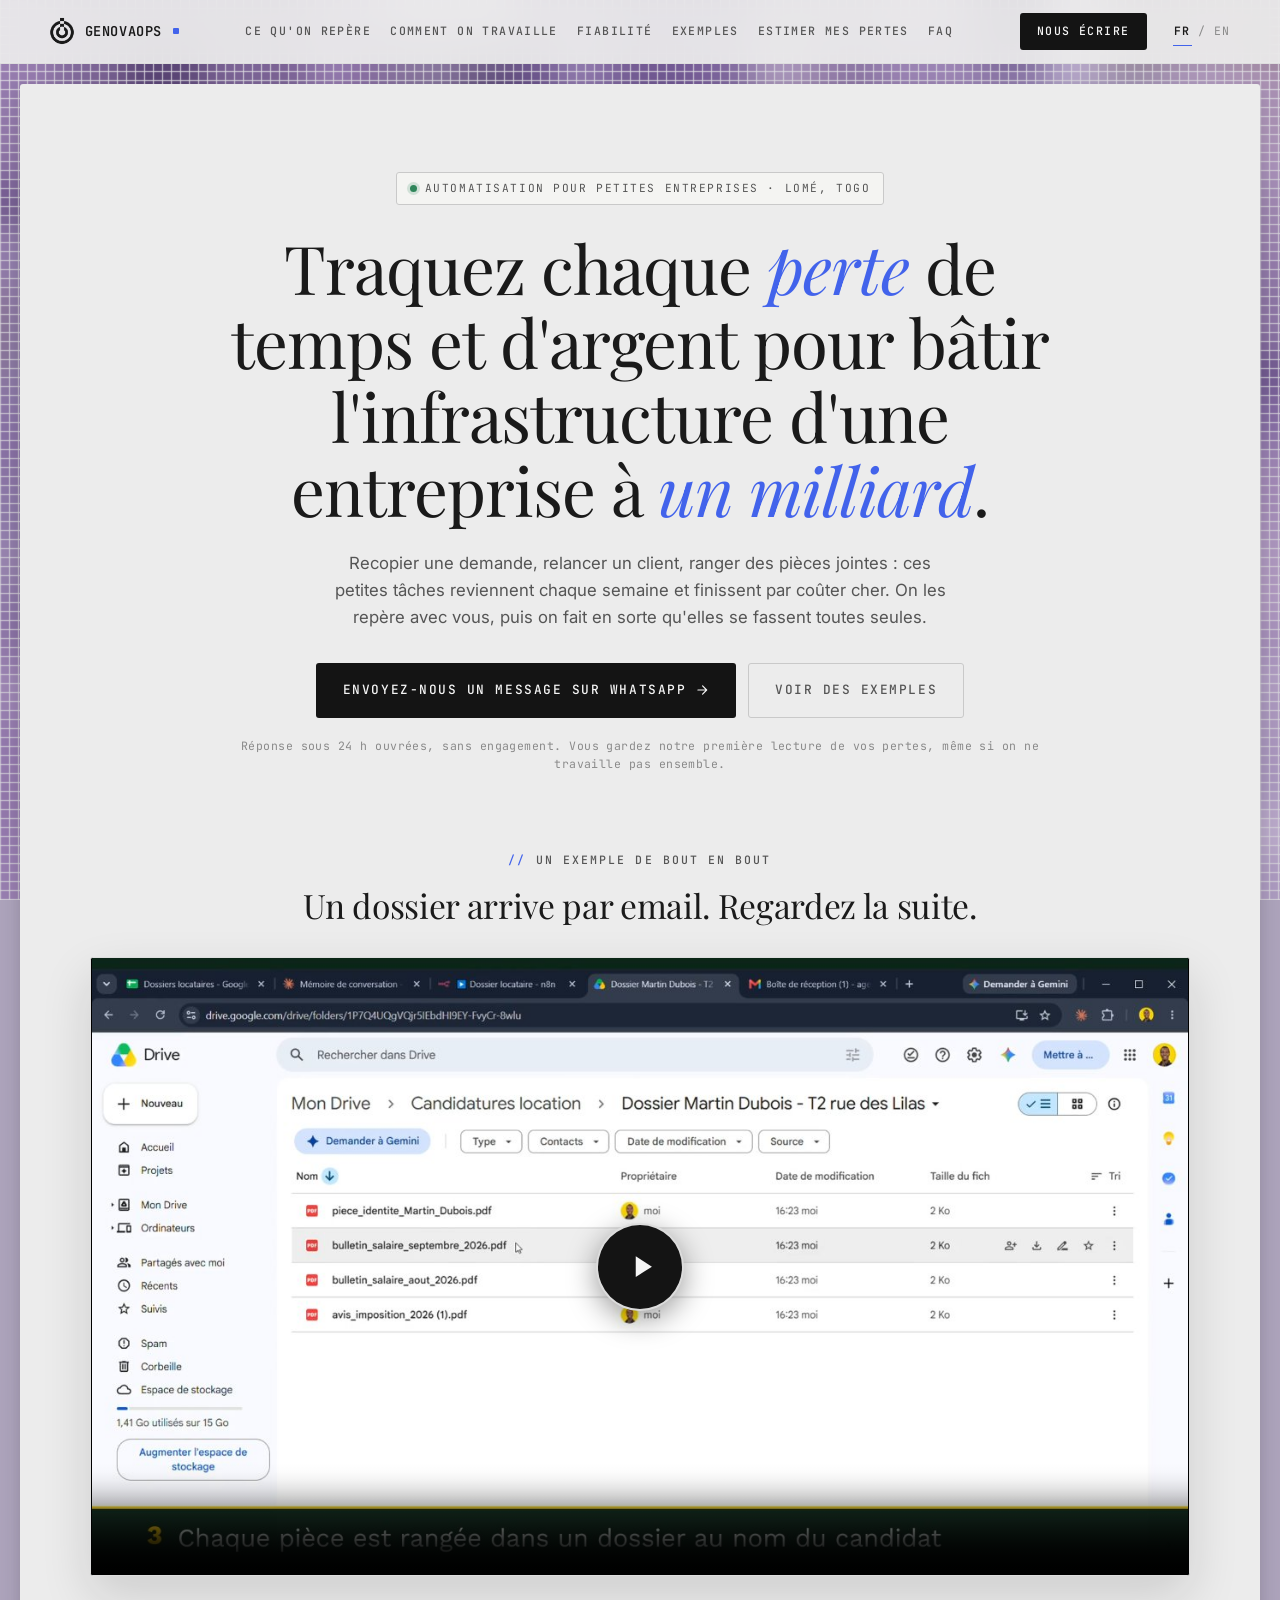
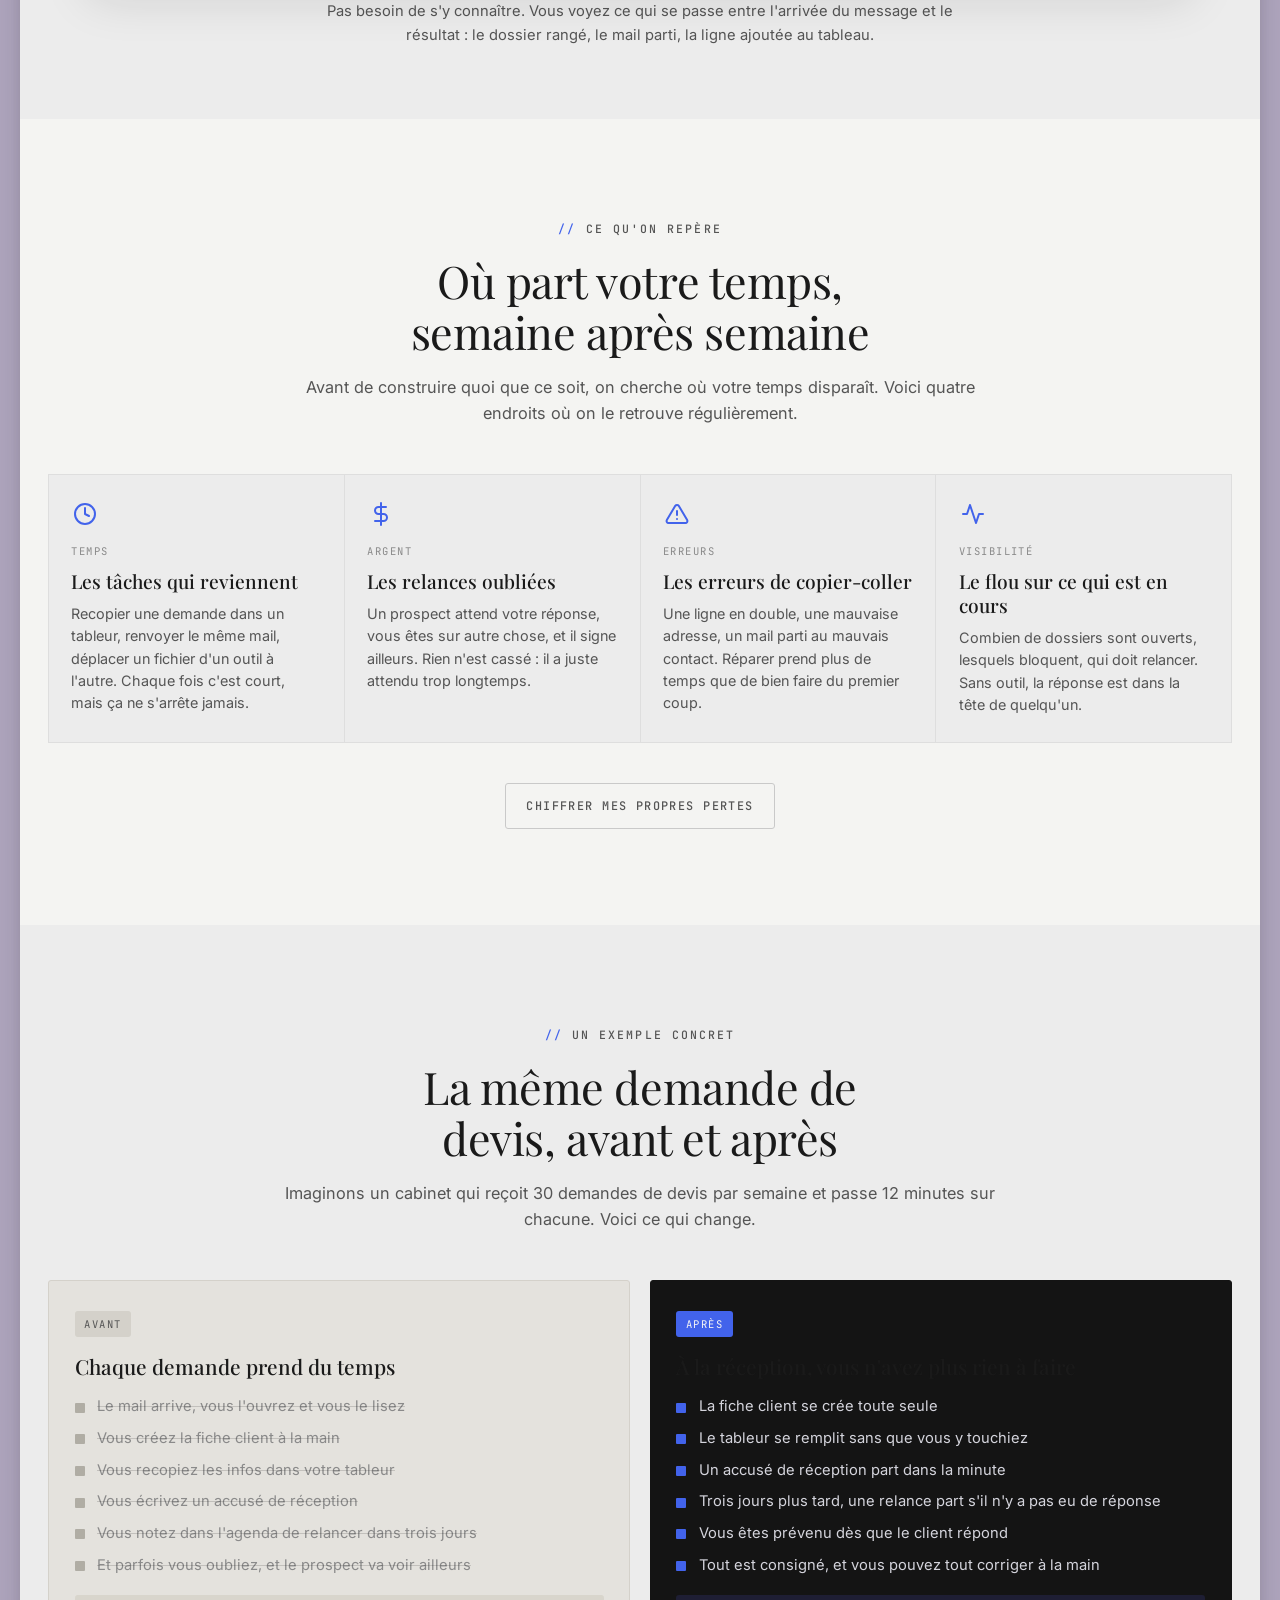
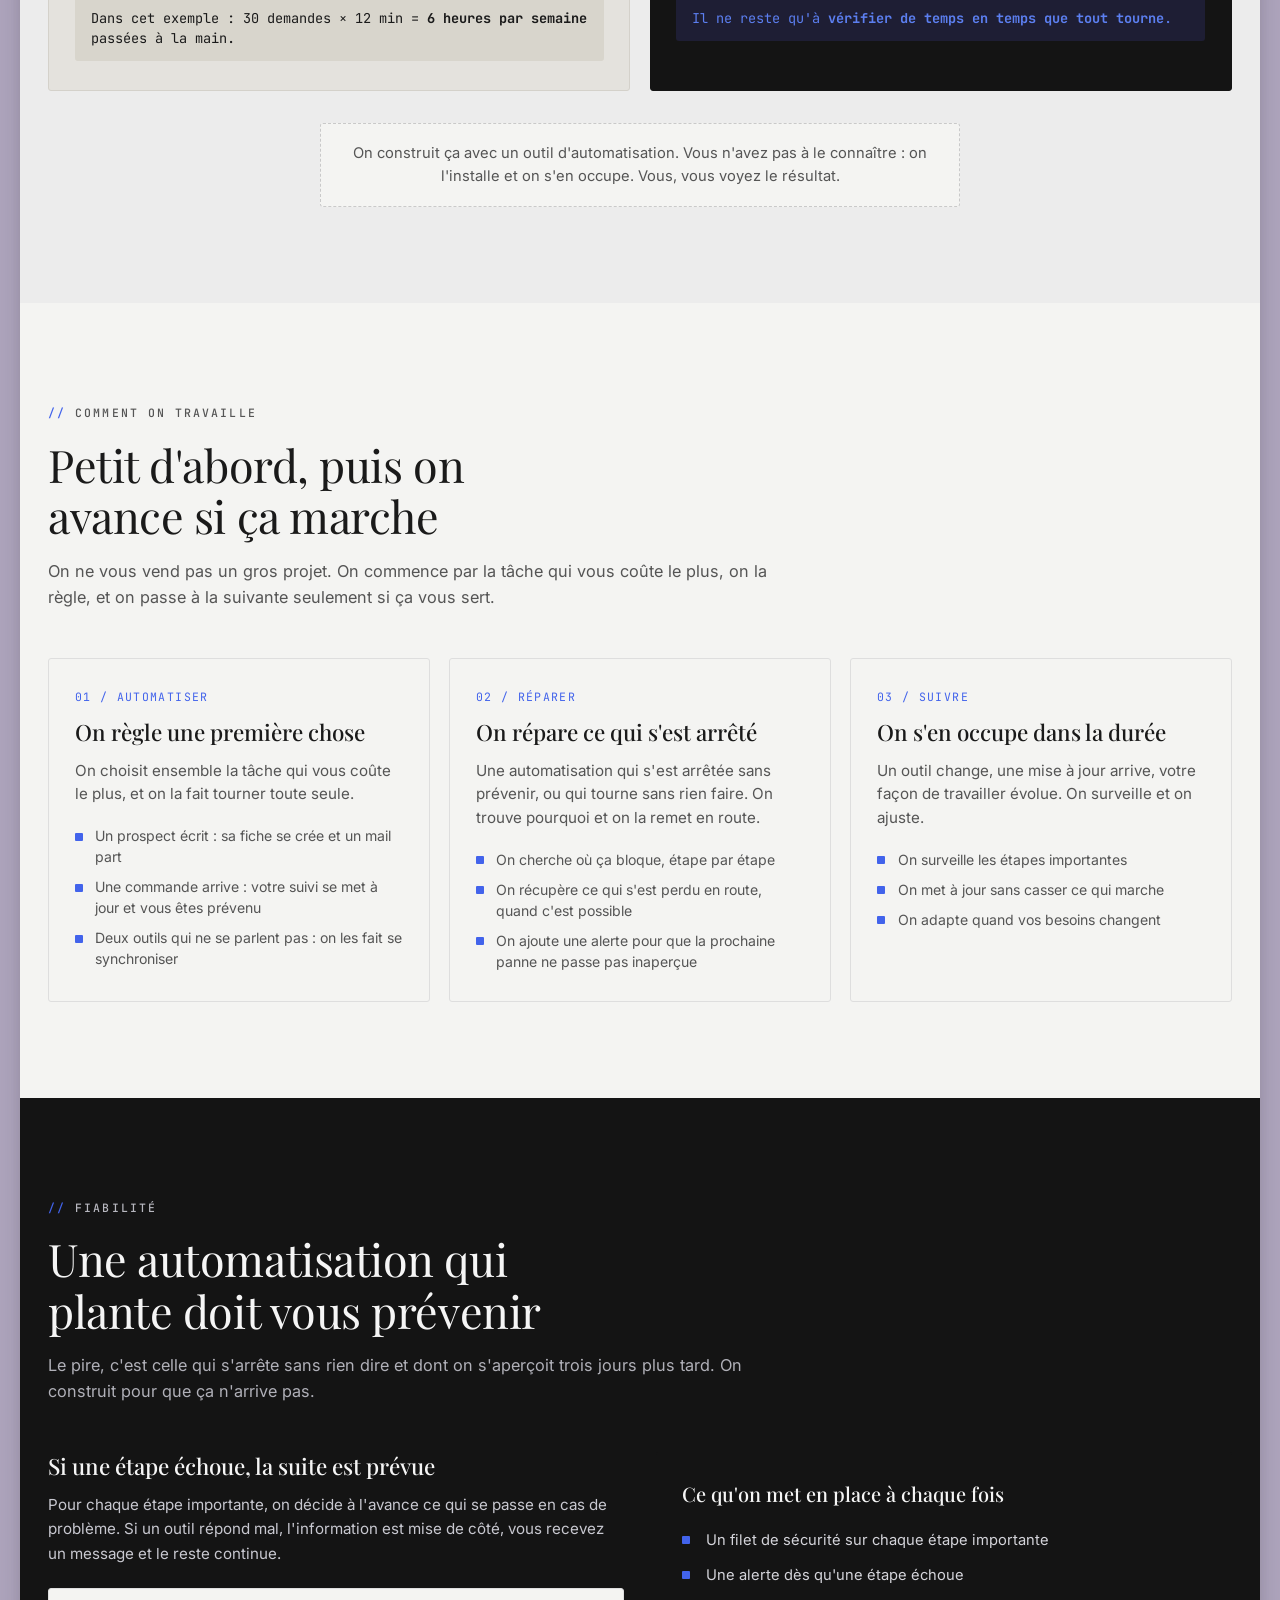
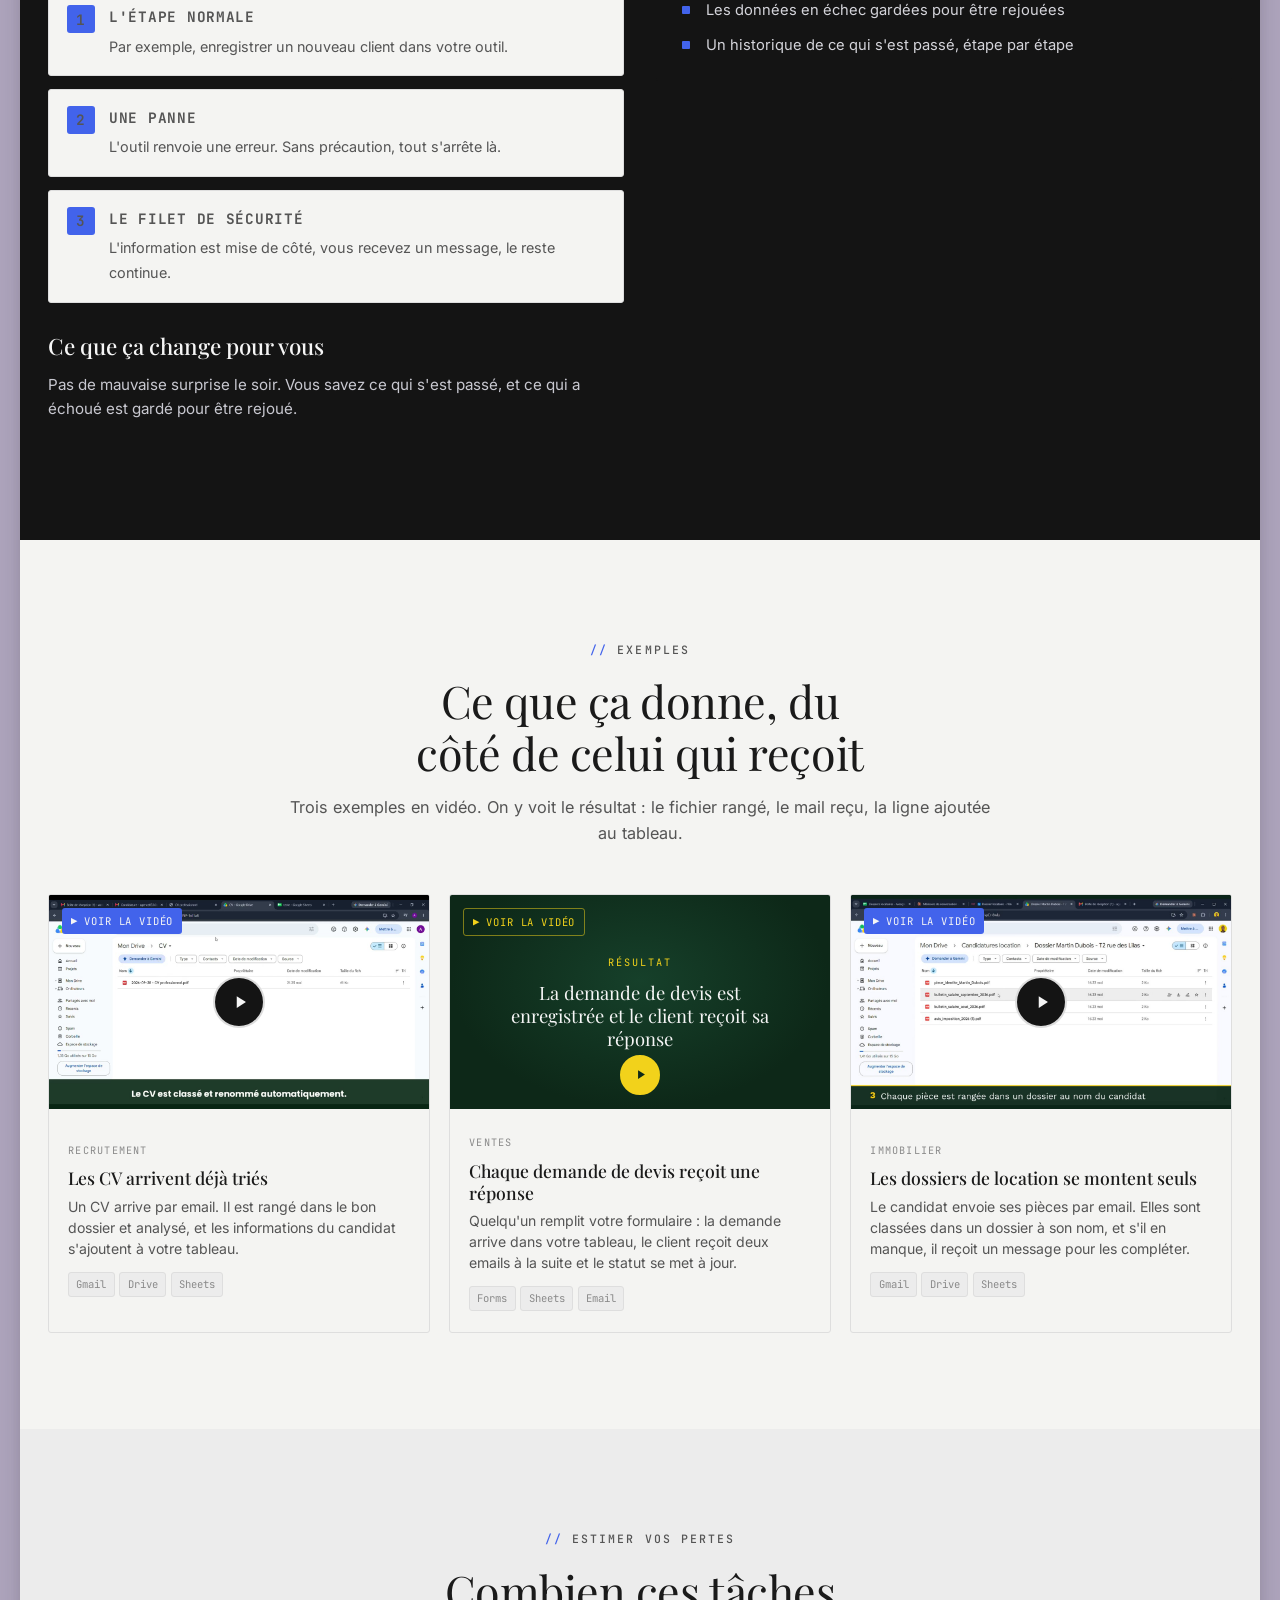
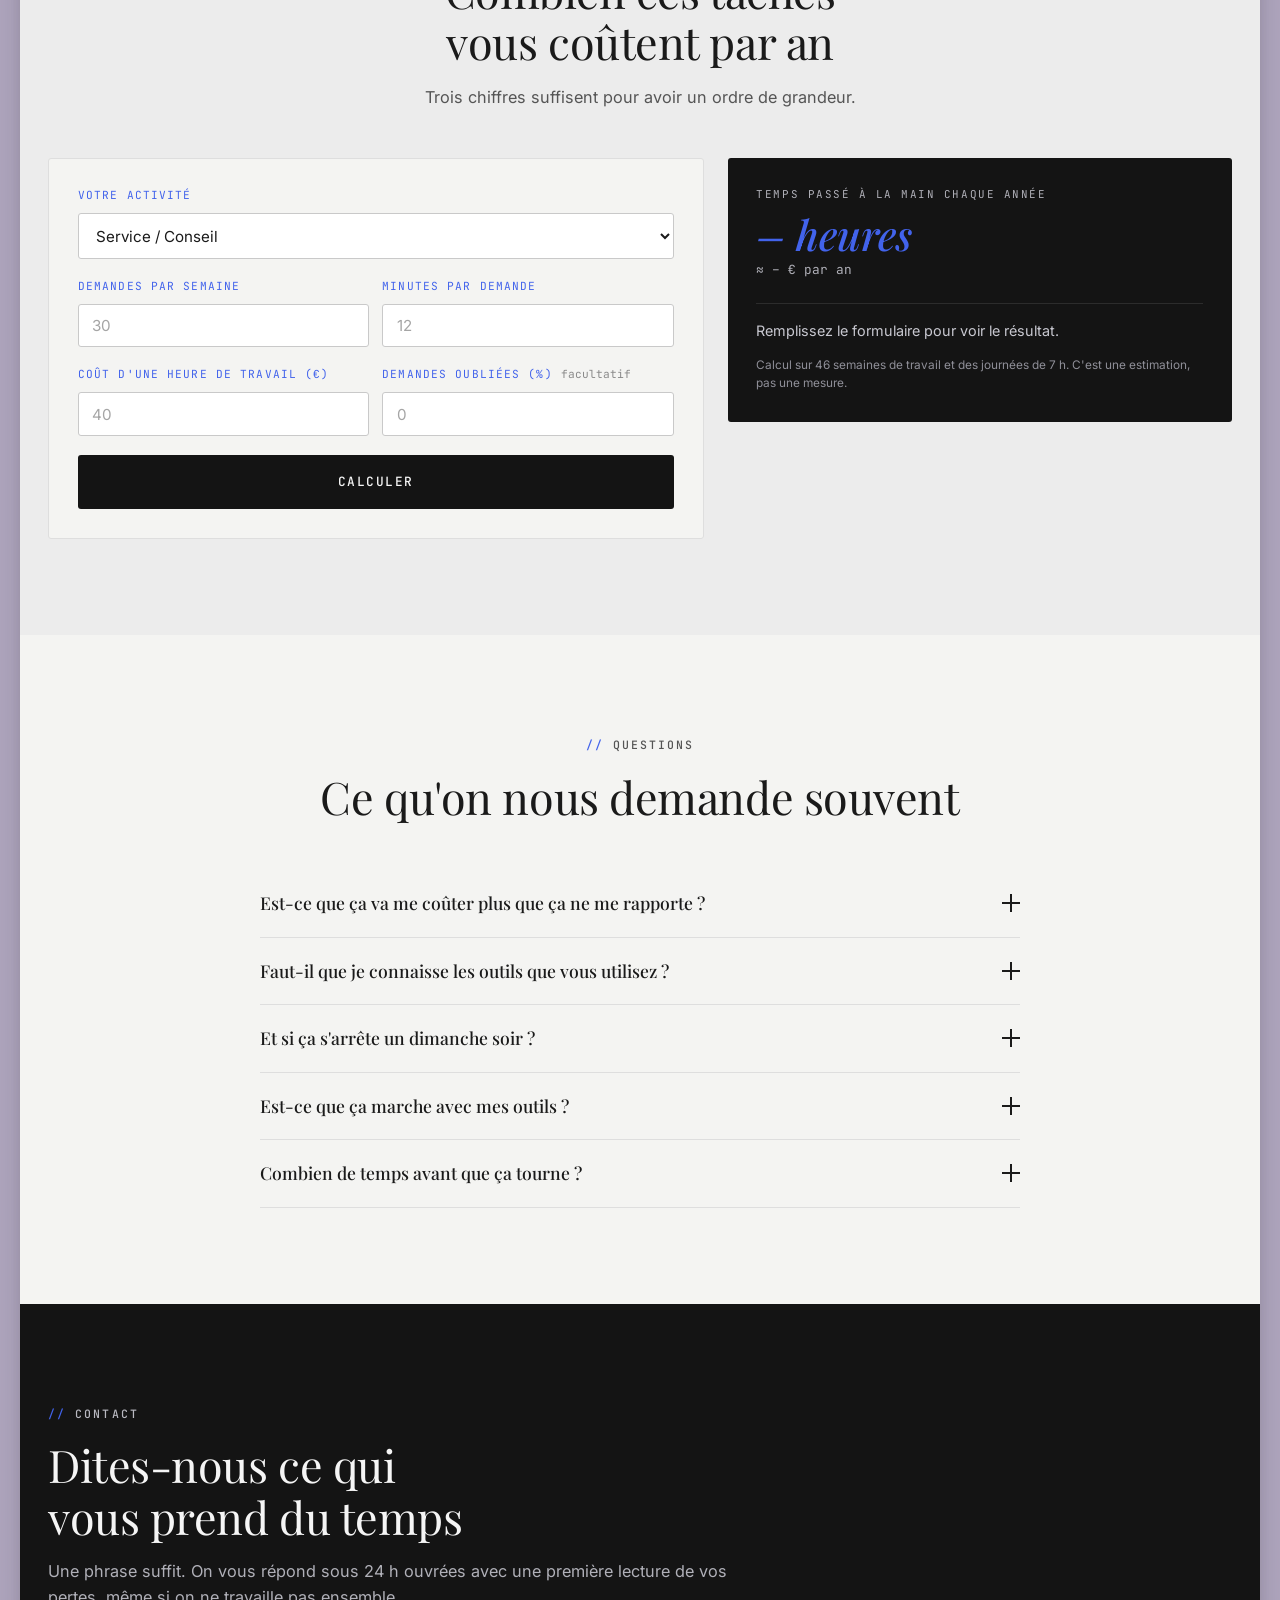
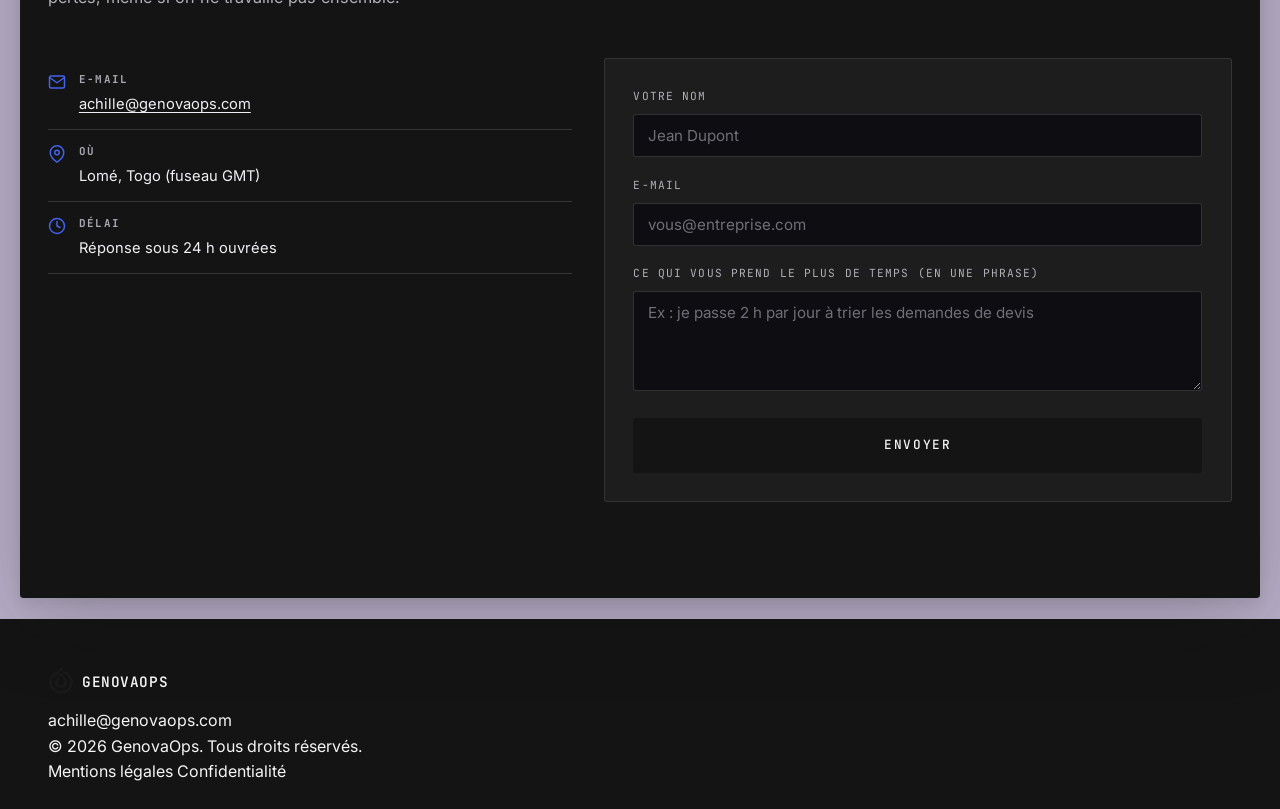
==== commit d9a5f554: "Bouton lecture central sur la video principale" ====
--- a/index.html
+++ b/index.html
@@ -151,6 +151,9 @@
         <span data-lang="fr">Votre navigateur ne peut pas lire cette vidéo.</span>
         <span data-lang="en" hidden>Your browser can't play this video.</span>
       </video>
+      <button type="button" class="video-frame__play" data-video-play aria-label="Lire la vidéo">
+        <svg viewBox="0 0 24 24" fill="currentColor" aria-hidden="true"><path d="M8 5v14l11-7z"/></svg>
+      </button>
     </div>
     <p class="video-note" data-lang="en" hidden>The captions are in French. <a href="https://youtu.be/atVyW3_bLSo" target="_blank" rel="noopener">English version on YouTube</a>.</p>
 
--- a/assets/css/styles.css
+++ b/assets/css/styles.css
@@ -1270,3 +1270,24 @@
 .video-frame video { width: 100%; height: 100%; display: block; object-fit: contain; background: #000; }
 .video-note { text-align: center; font-size: .85rem; color: var(--ink-soft); margin-top: .8rem; }
 .video-note a { color: var(--accent-deep); text-decoration: underline; text-underline-offset: 2px; }
+
+/* Bouton lecture central de la vidéo principale */
+.video-frame { position: relative; }
+.video-frame__play {
+  position: absolute;
+  top: 50%; left: 50%;
+  transform: translate(-50%, -50%);
+  width: clamp(64px, 8vw, 88px);
+  height: clamp(64px, 8vw, 88px);
+  display: inline-flex; align-items: center; justify-content: center;
+  background: var(--black);
+  color: var(--white);
+  border: 2px solid rgba(255, 255, 255, .85);
+  border-radius: 50%;
+  box-shadow: 0 8px 30px rgba(0, 0, 0, .4);
+  transition: transform .25s var(--ease), background .25s var(--ease);
+}
+.video-frame__play[hidden] { display: none; }
+.video-frame__play svg { width: 42%; height: 42%; margin-left: 4%; }
+.video-frame__play:hover { transform: translate(-50%, -50%) scale(1.06); background: var(--accent); border-color: var(--accent); }
+.video-frame__play:focus-visible { outline: 3px solid var(--accent); outline-offset: 4px; }
